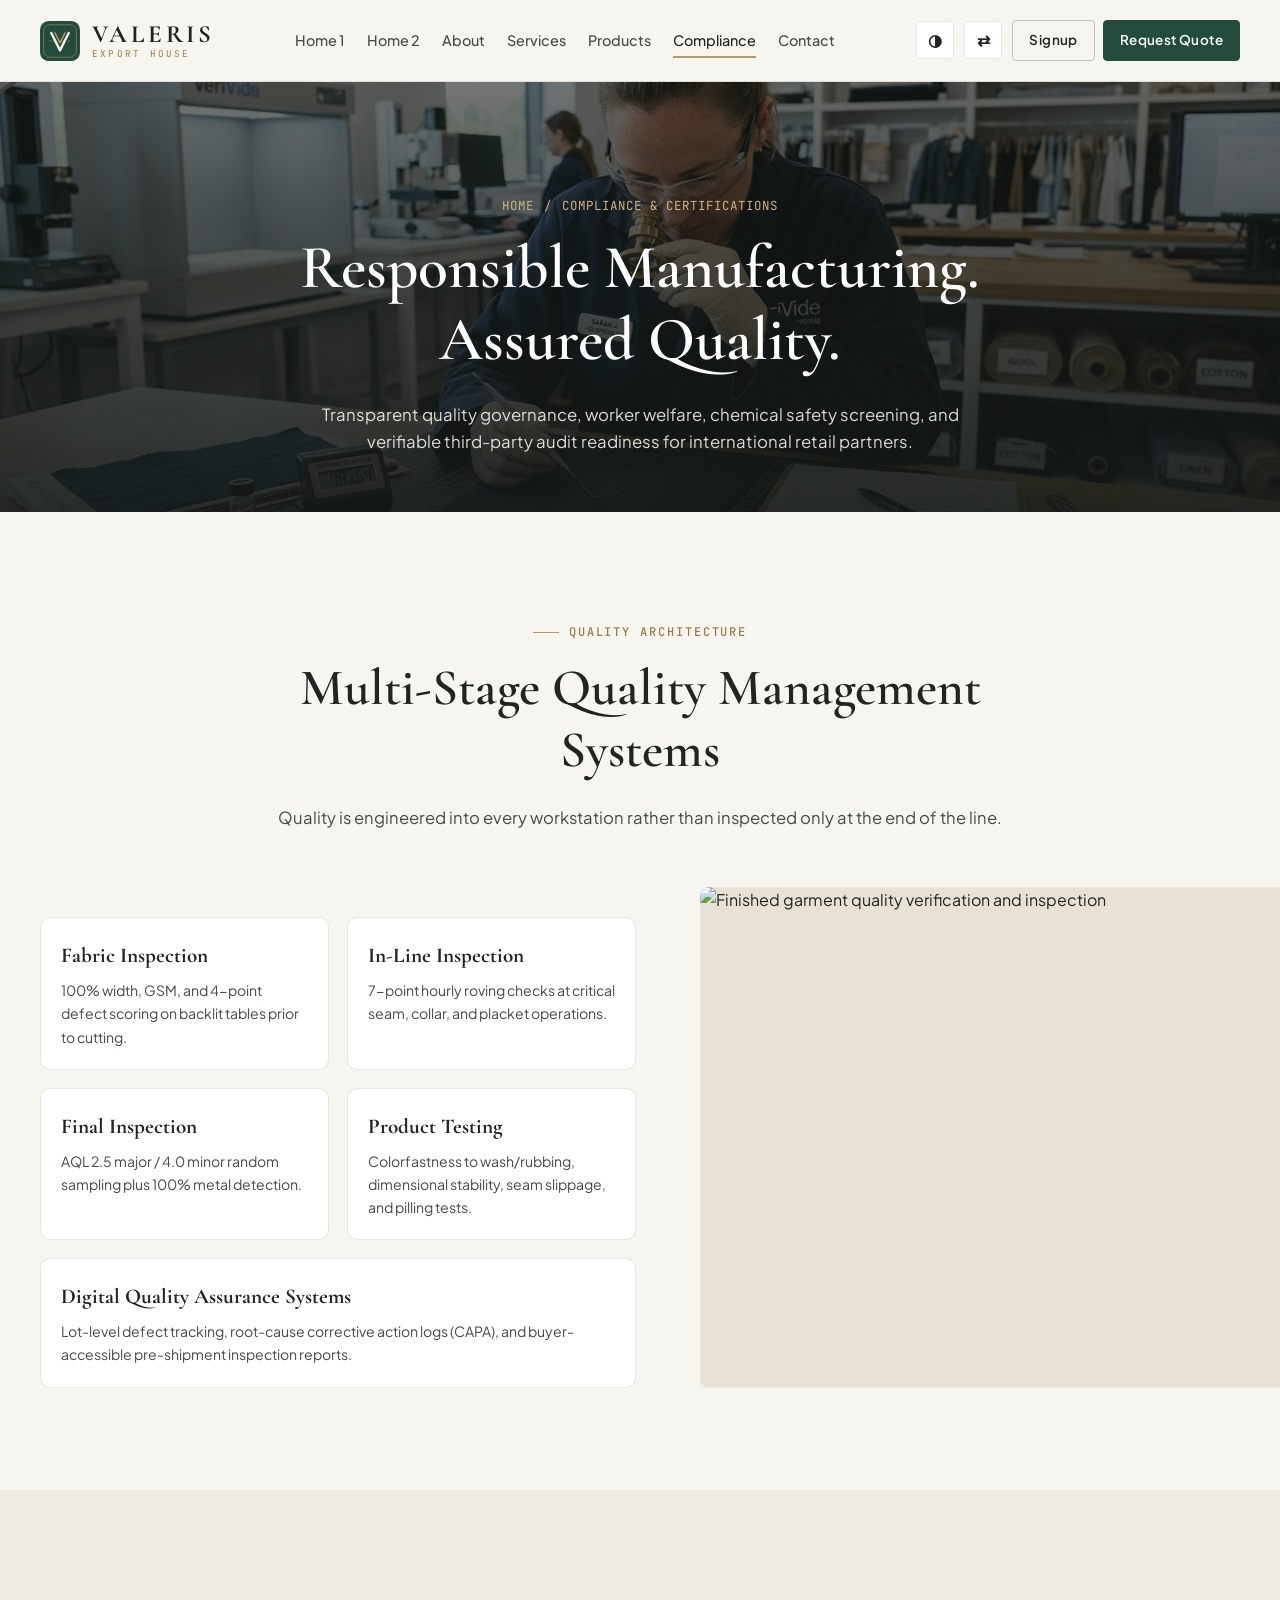
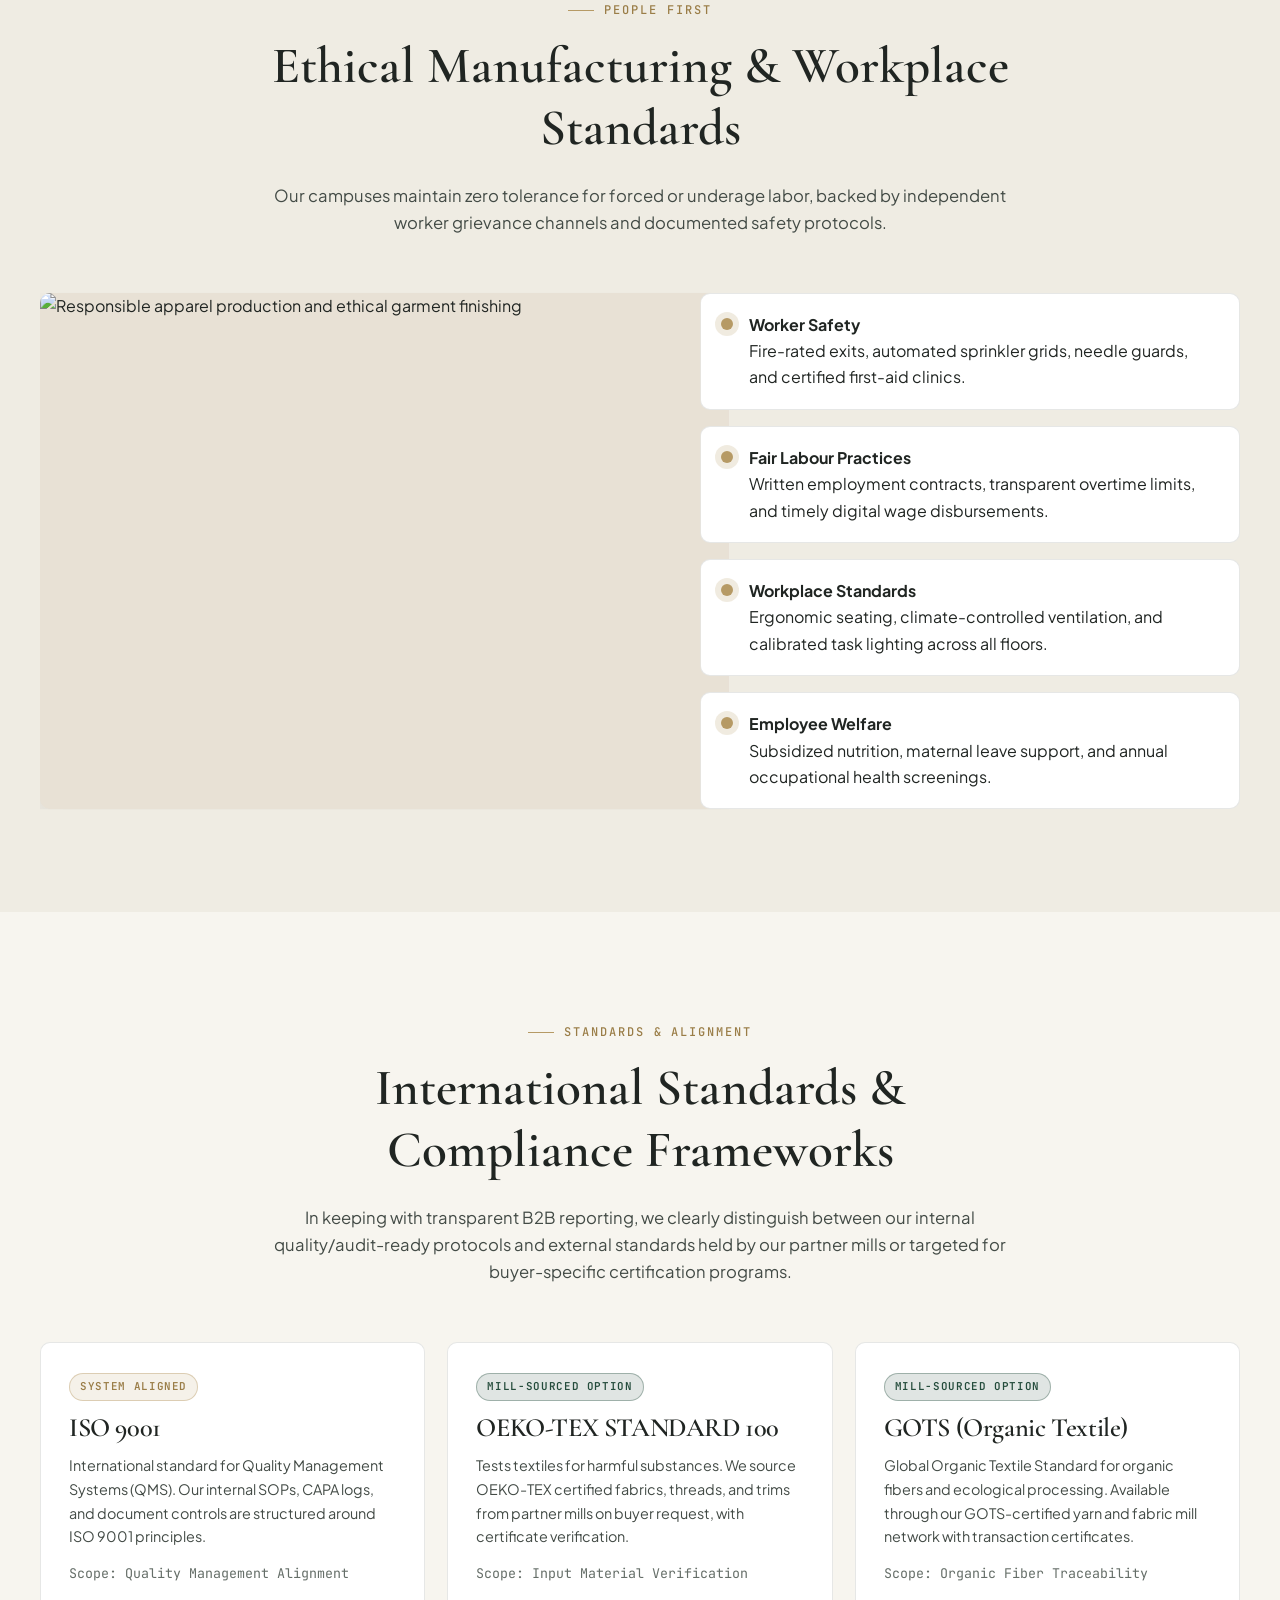
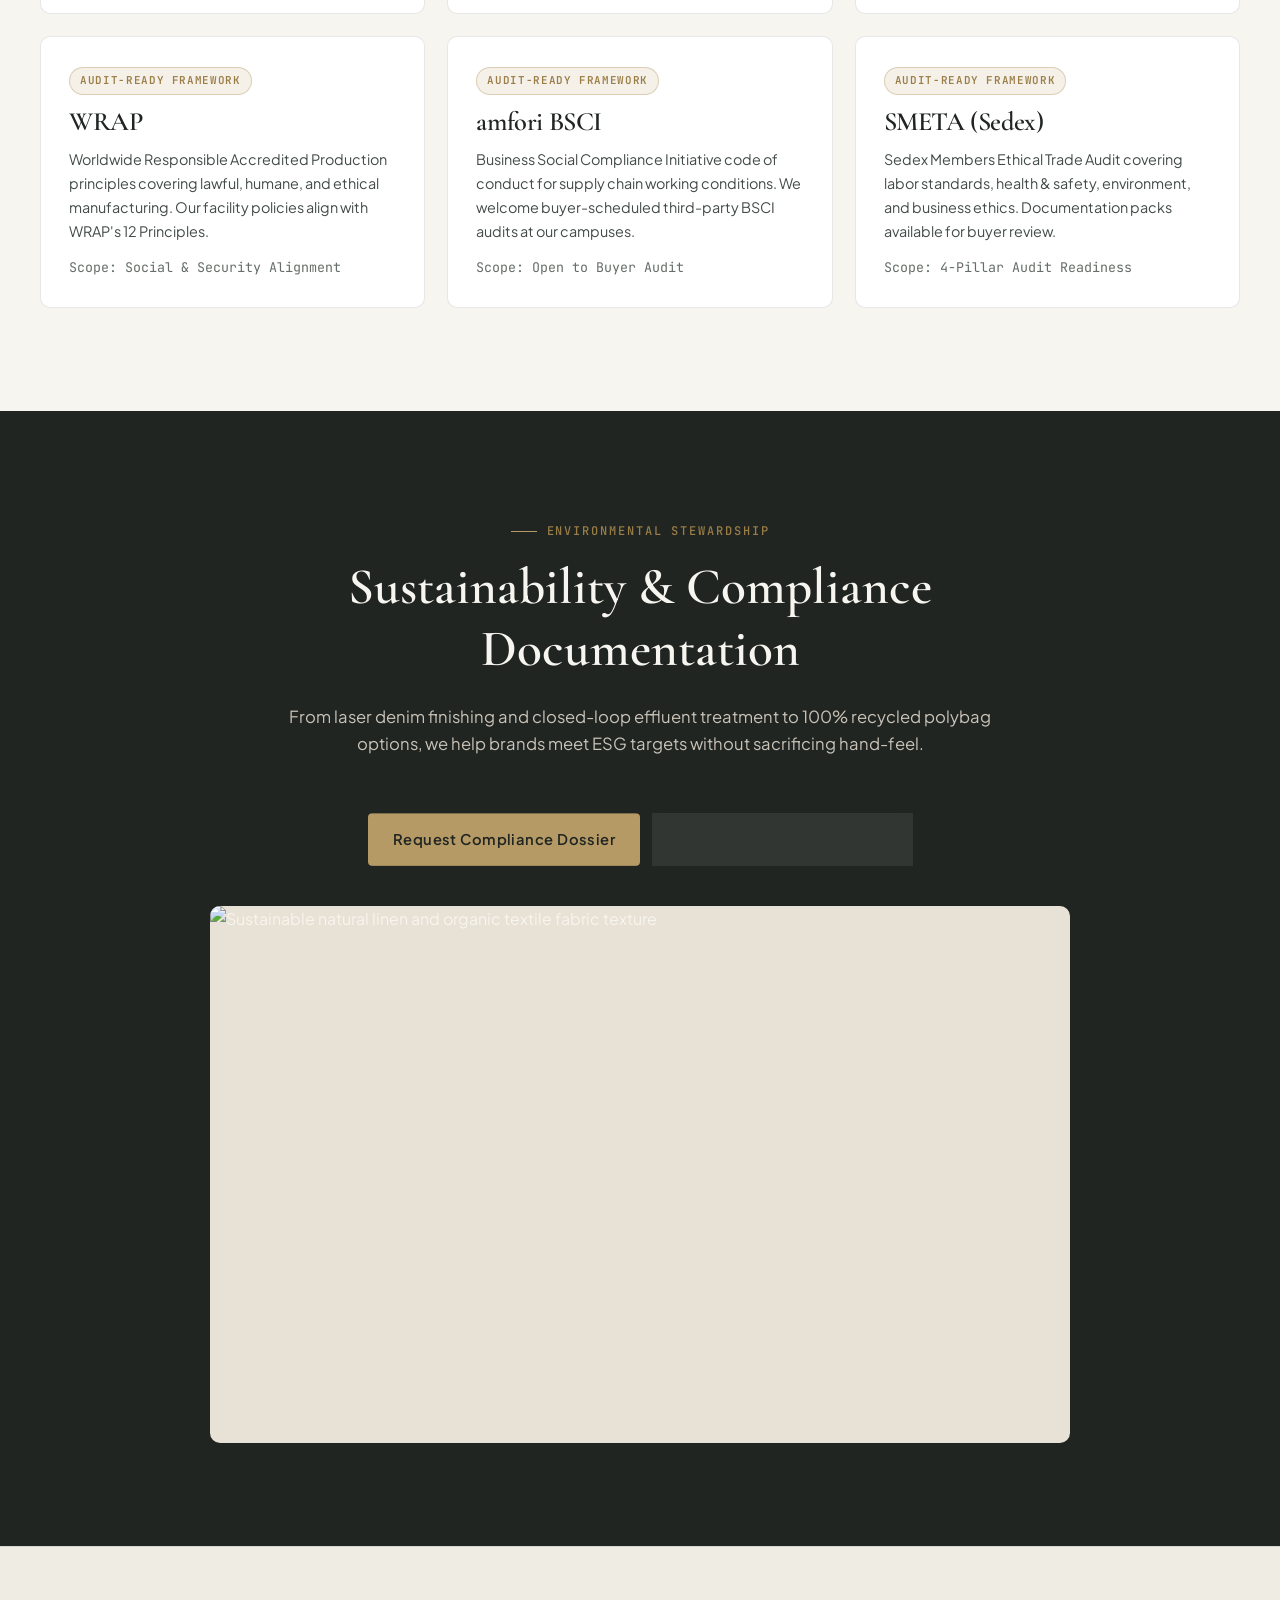
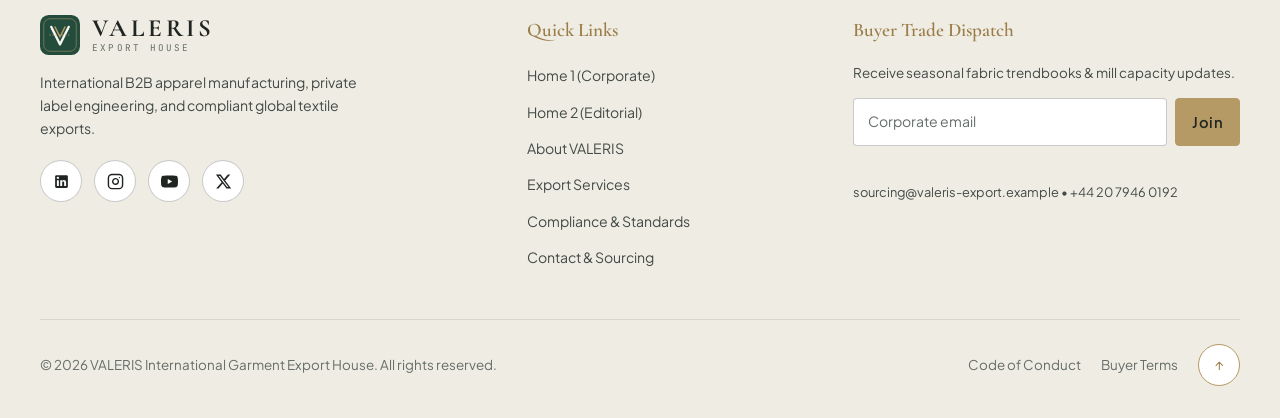
==== compliance.html @ 426fb72c "Initial commit: VALERIS Garment Export House website" ====
<!DOCTYPE html>
<html lang="en" dir="ltr" data-theme="light">
<head>
  <meta charset="UTF-8" />
  <meta name="viewport" content="width=device-width, initial-scale=1.0" />
  <title>Compliance &amp; Certifications | VALERIS Garment Export House</title>
  <meta name="description" content="Explore VALERIS quality management systems, ethical manufacturing practices, sustainability initiatives, and alignment with ISO 9001, OEKO-TEX, GOTS, WRAP, BSCI, and SMETA." />
  <link rel="icon" type="image/svg+xml" href="assets/favicon.svg" />
  <link rel="preconnect" href="https://fonts.googleapis.com" />
  <link rel="preconnect" href="https://fonts.gstatic.com" crossorigin />
  <link href="https://fonts.googleapis.com/css2?family=Cormorant+Garamond:ital,wght@0,500;0,600;0,700;1,500&family=JetBrains+Mono:wght@400;500;600&family=Plus+Jakarta+Sans:wght@400;500;600;700&display=swap" rel="stylesheet" />
  <link rel="stylesheet" href="assets/css/styles.css" />
</head>
<body>
  <header class="site-header">
    <div class="container header-inner">
      <a href="index.html" class="brand-logo" aria-label="VALERIS Home">
        <svg class="brand-logo-icon" viewBox="0 0 64 64" fill="none" aria-hidden="true">
          <rect width="64" height="64" rx="14" fill="#244C3C"/>
          <rect x="6" y="6" width="52" height="52" rx="10" stroke="#B69A65" stroke-width="1.5" stroke-opacity="0.55"/>
          <path d="M18 19L32 47L46 19" stroke="#F7F5EF" stroke-width="3.6" stroke-linecap="round" stroke-linejoin="round"/>
          <path d="M24 19L32 35L40 19" stroke="#B69A65" stroke-width="2.2" stroke-linecap="round" stroke-linejoin="round"/>
          <line x1="15" y1="32" x2="49" y2="32" stroke="#B69A65" stroke-width="1.4" stroke-dasharray="2 3"/>
        </svg>
        <span class="brand-logo-text">
          <span class="brand-name">VALERIS</span>
          <span class="brand-sub">Export House</span>
        </span>
      </a>

      <nav class="nav-desktop" aria-label="Primary Navigation">
        <ul class="nav-list">
          <li class="nav-item"><a href="index.html" class="nav-link">Home 1</a></li>
          <li class="nav-item"><a href="home-2.html" class="nav-link">Home 2</a></li>
          <li class="nav-item"><a href="about.html" class="nav-link">About</a></li>
          <li class="nav-item"><a href="services.html" class="nav-link">Services</a></li>
          <li class="nav-item"><a href="products.html" class="nav-link">Products</a></li>
          <li class="nav-item"><a href="compliance.html" class="nav-link active">Compliance</a></li>
          <li class="nav-item"><a href="contact.html" class="nav-link">Contact</a></li>
        </ul>

        <div class="header-actions">
          <button type="button" class="icon-toggle-btn" data-theme-toggle aria-label="Toggle Light or Dark theme"><span aria-hidden="true">&#9681;</span></button>
          <button type="button" class="icon-toggle-btn" data-dir-toggle aria-label="Toggle RTL or LTR direction"><span aria-hidden="true">&#8644;</span></button>
          <div class="auth-nav-group">
            <a href="signup.html" class="btn btn-outline btn-nav-sm">Signup</a>
            <a href="contact.html#sourcing-enquiry-form" class="btn btn-primary btn-nav-sm">Request Quote</a>
          </div>
        </div>
      </nav>

      <button type="button" class="hamburger-btn" data-hamburger aria-expanded="false" aria-label="Open navigation menu">
        <svg width="22" height="22" viewBox="0 0 24 24" fill="none" stroke="currentColor" stroke-width="2" stroke-linecap="round">
          <line x1="3" y1="6" x2="21" y2="6"/><line x1="3" y1="12" x2="21" y2="12"/><line x1="3" y1="18" x2="21" y2="18"/>
        </svg>
      </button>
    </div>
  </header>

  <div class="mobile-drawer" data-mobile-drawer>
    <ul class="mobile-nav-list">
      <li><a href="index.html">Home 1</a></li>
      <li><a href="home-2.html">Home 2</a></li>
      <li><a href="about.html">About</a></li>
      <li><a href="services.html">Services</a></li>
      <li><a href="products.html">Products</a></li>
      <li><a href="compliance.html" class="active">Compliance</a></li>
      <li><a href="contact.html">Contact</a></li>
    </ul>
    <div class="mobile-cta-group">
      <a href="signup.html" class="btn btn-outline">Signup</a>
      <a href="contact.html#sourcing-enquiry-form" class="btn btn-primary">Request Quote</a>
    </div>
    <div class="mobile-controls">
      <button type="button" class="icon-toggle-btn" data-theme-toggle><span>&#9681;</span><span class="toggle-label">Dark</span></button>
      <button type="button" class="icon-toggle-btn" data-dir-toggle><span>&#8644;</span><span class="toggle-label">RTL</span></button>
    </div>
  </div>

  <main>
    <!-- SECTION 1: COMPLIANCE HERO -->
    <section class="page-hero">
      <div class="hero-bg-media">
        <img src="assets/images/hero-compliance.jpg" alt="Quality assurance specialist inspecting woven textile weave density in testing lab" />
      </div>
      <div class="hero-scrim"></div>
      <div class="container page-hero-inner page-hero-inner--center" data-anim="fade-up">
        <nav class="breadcrumb" aria-label="Breadcrumb">
          <a href="index.html">Home</a> <span>/</span> <span>Compliance &amp; Certifications</span>
        </nav>
        <h1 class="hero-headline" style="font-size:clamp(2.4rem, 4.8vw, 4rem);">Responsible Manufacturing. Assured Quality.</h1>
        <p style="color:rgba(247,245,239,0.88); max-width:58ch; font-size:1.05rem;">
          Transparent quality governance, worker welfare, chemical safety screening, and verifiable third-party audit readiness for international retail partners.
        </p>
      </div>
    </section>

    <!-- SECTION 2: QUALITY MANAGEMENT -->
    <section id="quality-mgmt" class="section-pad">
      <div class="container">
        <div class="section-header-center" data-anim="fade-up">
          <span class="eyebrow">Quality Architecture</span>
          <h2 class="section-title">Multi-Stage Quality Management Systems</h2>
          <p class="section-lead">
            Quality is engineered into every workstation rather than inspected only at the end of the line.
          </p>
        </div>

        <div class="asymmetric-grid asymmetric-grid--top">
          <div data-anim="fade-right">
            <div class="capability-list">
              <div class="capability-item"><h3>Fabric Inspection</h3><p>100% width, GSM, and 4-point defect scoring on backlit tables prior to cutting.</p></div>
              <div class="capability-item"><h3>In-Line Inspection</h3><p>7-point hourly roving checks at critical seam, collar, and placket operations.</p></div>
              <div class="capability-item"><h3>Final Inspection</h3><p>AQL 2.5 major / 4.0 minor random sampling plus 100% metal detection.</p></div>
              <div class="capability-item"><h3>Product Testing</h3><p>Colorfastness to wash/rubbing, dimensional stability, seam slippage, and pilling tests.</p></div>
              <div class="capability-item" style="grid-column:1 / -1;">
                <h3>Digital Quality Assurance Systems</h3>
                <p>Lot-level defect tracking, root-cause corrective action logs (CAPA), and buyer-accessible pre-shipment inspection reports.</p>
              </div>
            </div>
          </div>

          <div class="img-frame ratio-4x3" data-anim="fade-left">
            <img src="https://images.unsplash.com/photo-1515372039744-b8f02a3ae446?auto=format&fit=crop&w=1000&q=80" alt="Finished garment quality verification and inspection" loading="lazy" />
          </div>
        </div>
      </div>
    </section>

    <!-- SECTION 3: ETHICAL MANUFACTURING -->
    <section class="section-pad bg-secondary-band">
      <div class="container">
        <div class="section-header-center" data-anim="fade-up">
          <span class="eyebrow">People First</span>
          <h2 class="section-title">Ethical Manufacturing &amp; Workplace Standards</h2>
          <p class="section-lead">
            Our campuses maintain zero tolerance for forced or underage labor, backed by independent worker grievance channels and documented safety protocols.
          </p>
        </div>

        <div class="asymmetric-grid asymmetric-grid--top">
          <div class="img-frame ratio-4x3" data-anim="mask-reveal">
            <img src="https://images.pexels.com/photos/8386443/pexels-photo-8386443.jpeg?auto=compress&cs=tinysrgb&w=1000" alt="Responsible apparel production and ethical garment finishing" style="object-position:center 15%;" loading="lazy" />
          </div>

          <div data-anim="fade-up">
            <div class="process-indicators">
              <div class="process-step-card"><span class="pulse-dot"></span><div><h4>Worker Safety</h4><p>Fire-rated exits, automated sprinkler grids, needle guards, and certified first-aid clinics.</p></div></div>
              <div class="process-step-card"><span class="pulse-dot"></span><div><h4>Fair Labour Practices</h4><p>Written employment contracts, transparent overtime limits, and timely digital wage disbursements.</p></div></div>
              <div class="process-step-card"><span class="pulse-dot"></span><div><h4>Workplace Standards</h4><p>Ergonomic seating, climate-controlled ventilation, and calibrated task lighting across all floors.</p></div></div>
              <div class="process-step-card"><span class="pulse-dot"></span><div><h4>Employee Welfare</h4><p>Subsidized nutrition, maternal leave support, and annual occupational health screenings.</p></div></div>
            </div>
          </div>
        </div>
      </div>
    </section>

    <!-- SECTION 4: CERTIFICATIONS & INTERNATIONAL STANDARDS -->
    <section class="section-pad">
      <div class="container">
        <div class="section-header-center" data-anim="fade-up">
          <span class="eyebrow">Standards &amp; Alignment</span>
          <h2 class="section-title">International Standards &amp; Compliance Frameworks</h2>
          <p class="section-lead">
            In keeping with transparent B2B reporting, we clearly distinguish between our internal quality/audit-ready protocols and external standards held by our partner mills or targeted for buyer-specific certification programs.
          </p>
        </div>

        <div class="cert-grid" data-anim="tilt-in">
          <article class="cert-card">
            <div>
              <span class="status-badge status-badge--aligned">System Aligned</span>
              <h3 class="display-font" style="font-size:1.65rem; margin-top:12px;">ISO 9001</h3>
              <p style="font-size:0.9rem; color:var(--text-secondary); margin-top:8px;">
                International standard for Quality Management Systems (QMS). Our internal SOPs, CAPA logs, and document controls are structured around ISO 9001 principles.
              </p>
            </div>
            <small style="font-family:var(--font-mono); color:var(--text-muted);">Scope: Quality Management Alignment</small>
          </article>

          <article class="cert-card">
            <div>
              <span class="status-badge status-badge--verified">Mill-Sourced Option</span>
              <h3 class="display-font" style="font-size:1.65rem; margin-top:12px;">OEKO-TEX STANDARD 100</h3>
              <p style="font-size:0.9rem; color:var(--text-secondary); margin-top:8px;">
                Tests textiles for harmful substances. We source OEKO-TEX certified fabrics, threads, and trims from partner mills on buyer request, with certificate verification.
              </p>
            </div>
            <small style="font-family:var(--font-mono); color:var(--text-muted);">Scope: Input Material Verification</small>
          </article>

          <article class="cert-card">
            <div>
              <span class="status-badge status-badge--verified">Mill-Sourced Option</span>
              <h3 class="display-font" style="font-size:1.65rem; margin-top:12px;">GOTS (Organic Textile)</h3>
              <p style="font-size:0.9rem; color:var(--text-secondary); margin-top:8px;">
                Global Organic Textile Standard for organic fibers and ecological processing. Available through our GOTS-certified yarn and fabric mill network with transaction certificates.
              </p>
            </div>
            <small style="font-family:var(--font-mono); color:var(--text-muted);">Scope: Organic Fiber Traceability</small>
          </article>

          <article class="cert-card">
            <div>
              <span class="status-badge status-badge--aligned">Audit-Ready Framework</span>
              <h3 class="display-font" style="font-size:1.65rem; margin-top:12px;">WRAP</h3>
              <p style="font-size:0.9rem; color:var(--text-secondary); margin-top:8px;">
                Worldwide Responsible Accredited Production principles covering lawful, humane, and ethical manufacturing. Our facility policies align with WRAP's 12 Principles.
              </p>
            </div>
            <small style="font-family:var(--font-mono); color:var(--text-muted);">Scope: Social &amp; Security Alignment</small>
          </article>

          <article class="cert-card">
            <div>
              <span class="status-badge status-badge--aligned">Audit-Ready Framework</span>
              <h3 class="display-font" style="font-size:1.65rem; margin-top:12px;">amfori BSCI</h3>
              <p style="font-size:0.9rem; color:var(--text-secondary); margin-top:8px;">
                Business Social Compliance Initiative code of conduct for supply chain working conditions. We welcome buyer-scheduled third-party BSCI audits at our campuses.
              </p>
            </div>
            <small style="font-family:var(--font-mono); color:var(--text-muted);">Scope: Open to Buyer Audit</small>
          </article>

          <article class="cert-card">
            <div>
              <span class="status-badge status-badge--aligned">Audit-Ready Framework</span>
              <h3 class="display-font" style="font-size:1.65rem; margin-top:12px;">SMETA (Sedex)</h3>
              <p style="font-size:0.9rem; color:var(--text-secondary); margin-top:8px;">
                Sedex Members Ethical Trade Audit covering labor standards, health &amp; safety, environment, and business ethics. Documentation packs available for buyer review.
              </p>
            </div>
            <small style="font-family:var(--font-mono); color:var(--text-muted);">Scope: 4-Pillar Audit Readiness</small>
          </article>
        </div>
      </div>
    </section>

    <!-- SECTION 5: SUSTAINABILITY, COMPLIANCE ENQUIRY & FOOTER -->
    <section style="padding:0;">
      <div class="section-pad bg-dark-band">
        <div class="container">
          <div class="section-header-center" data-anim="fade-up">
            <span class="eyebrow">Environmental Stewardship</span>
            <h2 class="section-title">Sustainability &amp; Compliance Documentation</h2>
            <p class="section-lead">
              From laser denim finishing and closed-loop effluent treatment to 100% recycled polybag options, we help brands meet ESG targets without sacrificing hand-feel.
            </p>
          </div>
          <div style="display:flex; flex-wrap:wrap; justify-content:center; gap:12px; margin-bottom:40px;" data-anim="fade-up">
            <a href="contact.html?type=compliance#sourcing-enquiry-form" class="btn btn-gold">Request Compliance Dossier</a>
            <a href="contact.html" class="btn btn-outline-light">Schedule Third-Party Audit</a>
          </div>
          <div class="img-frame ratio-16x10" style="max-width:860px; margin-inline:auto;" data-anim="zoom-in">
            <img src="https://images.unsplash.com/photo-1528458909336-e7a0adfed0a5?auto=format&fit=crop&w=1000&q=80" alt="Sustainable natural linen and organic textile fabric texture" loading="lazy" />
          </div>
        </div>
      </div>

      <footer class="site-footer">
        <div class="container">
          <div class="footer-grid">
            <div>
              <a href="index.html" class="brand-logo brand-logo--light" style="margin-bottom:16px;">
                <svg class="brand-logo-icon" viewBox="0 0 64 64" fill="none" aria-hidden="true">
                  <rect width="64" height="64" rx="14" fill="#244C3C"/>
                  <rect x="6" y="6" width="52" height="52" rx="10" stroke="#B69A65" stroke-width="1.5" stroke-opacity="0.55"/>
                  <path d="M18 19L32 47L46 19" stroke="#F7F5EF" stroke-width="3.6" stroke-linecap="round" stroke-linejoin="round"/>
                  <path d="M24 19L32 35L40 19" stroke="#B69A65" stroke-width="2.2" stroke-linecap="round" stroke-linejoin="round"/>
                  <line x1="15" y1="32" x2="49" y2="32" stroke="#B69A65" stroke-width="1.4" stroke-dasharray="2 3"/>
                </svg>
                <span class="brand-logo-text">
                  <span class="brand-name">VALERIS</span>
                  <span class="brand-sub">Export House</span>
                </span>
              </a>
              <p style="font-size:0.88rem; color:rgba(247,245,239,0.75); max-width:34ch;">International B2B apparel manufacturing, private label engineering, and compliant global textile exports.</p>
              <div class="social-row">
                <a href="https://linkedin.com" target="_blank" rel="noopener" class="social-btn" aria-label="VALERIS on LinkedIn">
                  <svg viewBox="0 0 24 24" fill="currentColor" aria-hidden="true"><path d="M19 3a2 2 0 0 1 2 2v14a2 2 0 0 1-2 2H5a2 2 0 0 1-2-2V5a2 2 0 0 1 2-2h14m-.5 15.5v-5.3a3.26 3.26 0 0 0-3.26-3.26c-.85 0-1.84.52-2.28 1.3v-1.11h-2.79v8.37h2.79v-4.93c0-.77.62-1.4 1.39-1.4a1.4 1.4 0 0 1 1.4 1.4v4.93h2.75M6.88 8.56a1.68 1.68 0 0 0 1.68-1.68c0-.93-.75-1.69-1.68-1.69a1.69 1.69 0 0 0-1.69 1.69c0 .93.76 1.68 1.69 1.68m1.39 9.94v-8.37H5.5v8.37h2.77z"/></svg>
                </a>
                <a href="https://instagram.com" target="_blank" rel="noopener" class="social-btn" aria-label="VALERIS on Instagram">
                  <svg viewBox="0 0 24 24" fill="none" stroke="currentColor" stroke-width="2" stroke-linecap="round" stroke-linejoin="round" aria-hidden="true"><rect x="2" y="2" width="20" height="20" rx="5" ry="5"/><path d="M16 11.37A4 4 0 1 1 12.63 8 4 4 0 0 1 16 11.37z"/><line x1="17.5" y1="6.5" x2="17.51" y2="6.5"/></svg>
                </a>
                <a href="https://youtube.com" target="_blank" rel="noopener" class="social-btn" aria-label="VALERIS on YouTube">
                  <svg viewBox="0 0 24 24" fill="currentColor" aria-hidden="true"><path d="M23.498 6.186a3.016 3.016 0 0 0-2.122-2.136C19.505 3.545 12 3.545 12 3.545s-7.505 0-9.377.505A3.017 3.017 0 0 0 .502 6.186C0 8.07 0 12 0 12s0 3.93.502 5.814a3.016 3.016 0 0 0 2.122 2.136c1.871.505 9.376.505 9.376.505s7.505 0 9.377-.505a3.015 3.015 0 0 0 2.122-2.136C24 15.93 24 12 24 12s0-3.93-.502-5.814zM9.545 15.568V8.432L15.818 12l-6.273 3.568z"/></svg>
                </a>
                <a href="https://x.com" target="_blank" rel="noopener" class="social-btn" aria-label="VALERIS on X">
                  <svg viewBox="0 0 24 24" fill="currentColor" aria-hidden="true"><path d="M18.244 2.25h3.308l-7.227 8.26 8.502 11.24H16.17l-5.214-6.817L4.99 21.75H1.68l7.73-8.835L1.254 2.25H8.08l4.713 6.231zm-1.161 17.52h1.833L7.084 4.126H5.117z"/></svg>
                </a>
              </div>
            </div>
            <div>
              <h4 class="footer-heading">Quick Links</h4>
              <ul class="footer-links">
                <li><a href="index.html">Home 1 (Corporate)</a></li>
                <li><a href="home-2.html">Home 2 (Editorial)</a></li>
                <li><a href="about.html">About VALERIS</a></li>
            <li><a href="services.html">Export Services</a></li>
                <li><a href="compliance.html">Compliance &amp; Standards</a></li>
                <li><a href="contact.html">Contact &amp; Sourcing</a></li>
              </ul>
            </div>
            <div>
              <h4 class="footer-heading">Buyer Trade Dispatch</h4>
              <p style="font-size:0.84rem; color:rgba(247,245,239,0.75);">Receive seasonal fabric trendbooks &amp; mill capacity updates.</p>
              <form class="newsletter-form" data-newsletter-form novalidate>
                <input type="email" placeholder="Corporate email" aria-label="Corporate email for newsletter" required />
                <button type="submit" class="btn btn-gold" style="padding:10px 16px;">Join</button>
              </form>
              <div class="newsletter-feedback" aria-live="polite"></div>
              <p style="font-size:0.8rem; color:rgba(247,245,239,0.65); margin-top:8px;">sourcing@valeris-export.example &bull; +44 20 7946 0192</p>
            </div>
          </div>
          <div class="footer-bottom">
            <span>&copy; 2026 VALERIS International Garment Export House. All rights reserved.</span>
            <div style="display:flex; align-items:center; gap:20px;">
              <a href="compliance.html">Code of Conduct</a>
              <a href="contact.html">Buyer Terms</a>
              <button type="button" class="back-to-top" data-back-to-top aria-label="Back to top">&uarr;</button>
            </div>
          </div>
        </div>
      </footer>
    </section>
  </main>

  <script src="assets/js/app.js"></script>
</body>
</html>
---- assets/css/styles.css ----
/* ==========================================================================
   VALERIS — International Garment Manufacturing & Export House
   Design System & Stylesheet (Light/Dark Mode + RTL/LTR + Responsive)
   ========================================================================== */

:root {
  /* Core Brand Palette */
  --charcoal: #202522;
  --forest: #244C3C;
  --forest-deep: #183529;
  --ivory: #F7F5EF;
  --beige: #E8E1D5;
  --gold: #B69A65;
  --gold-light: #CCB382;
  --white: #FFFFFF;

  /* Light Mode Semantic Tokens */
  --bg-primary: #F7F5EF;
  --bg-secondary: #EFECE3;
  --bg-elevated: #FFFFFF;
  --bg-muted: #E8E1D5;
  --bg-dark-band: #202522;
  --bg-forest-band: #244C3C;

  --text-primary: #202522;
  --text-secondary: #434B46;
  --text-muted: #656E68;
  --text-on-dark: #F7F5EF;
  --text-on-dark-muted: #C9C3B8;
  --text-accent: #244C3C;
  --text-gold: #9A7D47;

  --border-subtle: rgba(32, 37, 34, 0.11);
  --border-strong: rgba(32, 37, 34, 0.24);
  --border-gold: rgba(182, 154, 101, 0.45);

  --header-bg: rgba(247, 245, 239, 0.92);
  --shadow-sm: 0 4px 20px rgba(32, 37, 34, 0.05);
  --shadow-md: 0 16px 40px rgba(32, 37, 34, 0.09);
  --shadow-lg: 0 28px 64px rgba(32, 37, 34, 0.14);

  /* Typography */
  --font-display: 'Cormorant Garamond', Georgia, serif;
  --font-sans: 'Plus Jakarta Sans', -apple-system, BlinkMacSystemFont, 'Segoe UI', sans-serif;
  --font-mono: 'JetBrains Mono', monospace;

  /* Spacing & Layout */
  --container-max: 1320px;
  --header-h: 82px;
  --radius-sm: 4px;
  --radius-md: 10px;
  --radius-lg: 18px;
  --transition: 0.35s cubic-bezier(0.22, 1, 0.36, 1);
}

[data-theme="dark"] {
  --bg-primary: #171B19;
  --bg-secondary: #202522;
  --bg-elevated: #262C28;
  --bg-muted: #2D3530;
  --bg-dark-band: #111513;
  --bg-forest-band: #1B3B2E;

  --text-primary: #F7F5EF;
  --text-secondary: #D4CFC4;
  --text-muted: #A4ABA6;
  --text-on-dark: #F7F5EF;
  --text-on-dark-muted: #C9C3B8;
  --text-accent: #B69A65;
  --text-gold: #CCB382;

  --border-subtle: rgba(247, 245, 239, 0.12);
  --border-strong: rgba(247, 245, 239, 0.25);
  --border-gold: rgba(182, 154, 101, 0.55);

  --header-bg: rgba(23, 27, 25, 0.92);
  --shadow-sm: 0 4px 20px rgba(0, 0, 0, 0.25);
  --shadow-md: 0 16px 40px rgba(0, 0, 0, 0.35);
  --shadow-lg: 0 28px 64px rgba(0, 0, 0, 0.5);
}

/* Reset & Base */
*, *::before, *::after {
  box-sizing: border-box;
  margin: 0;
  padding: 0;
}

html {
  scroll-behavior: smooth;
  font-size: 16px;
  overflow-x: clip;
}

body {
  font-family: var(--font-sans);
  background-color: var(--bg-primary);
  color: var(--text-primary);
  line-height: 1.65;
  overflow-x: clip;
  -webkit-font-smoothing: antialiased;
  transition: background-color 0.3s ease, color 0.3s ease;
}

img {
  display: block;
  max-width: 100%;
  height: auto;
}

a {
  color: inherit;
  text-decoration: none;
}

button, input, select, textarea {
  font: inherit;
  color: inherit;
}

ul, ol {
  list-style: none;
}

.container {
  width: 100%;
  max-width: var(--container-max);
  margin-inline: auto;
  padding-inline: clamp(18px, 4vw, 40px);
}

/* Typography Utilities */
.display-font {
  font-family: var(--font-display);
  font-weight: 600;
  line-height: 1.2;
  padding-bottom: 0.06em;
  letter-spacing: -0.015em;
}

.eyebrow {
  display: inline-flex;
  align-items: center;
  gap: 10px;
  font-family: var(--font-mono);
  font-size: 0.75rem;
  font-weight: 500;
  letter-spacing: 0.16em;
  text-transform: uppercase;
  color: var(--text-gold);
  margin-bottom: 14px;
}

.eyebrow::before {
  content: "";
  width: 26px;
  height: 1px;
  background-color: var(--gold);
  display: inline-block;
}

.section-title {
  font-family: var(--font-display);
  font-size: clamp(2.1rem, 4vw, 3.35rem);
  font-weight: 600;
  line-height: 1.22;
  padding-bottom: 0.08em;
  color: var(--text-primary);
  margin-bottom: 18px;
}

.section-lead {
  font-size: clamp(1rem, 1.3vw, 1.125rem);
  color: var(--text-secondary);
  max-width: 62ch;
}

.section-pad {
  padding-block: clamp(64px, 8vw, 112px);
}

/* Buttons */
.btn {
  display: inline-flex;
  align-items: center;
  justify-content: center;
  gap: 10px;
  padding: 14px 28px;
  border-radius: var(--radius-sm);
  font-weight: 600;
  font-size: 0.92rem;
  letter-spacing: 0.03em;
  cursor: pointer;
  border: 1px solid transparent;
  transition: transform var(--transition), background-color var(--transition), color var(--transition), border-color var(--transition), box-shadow var(--transition);
  white-space: nowrap;
}

.btn:not(.btn-nav-sm) {
  min-width: 260px;
  min-height: 50px;
  padding: 13px 24px;
}

.newsletter-form .btn {
  min-width: auto;
  min-height: 44px;
}

@media (max-width: 640px) {
  .btn:not(.btn-nav-sm) {
    width: 100%;
    max-width: 320px;
    min-width: 260px;
  }

  .newsletter-form .btn {
    width: auto;
    max-width: none;
    min-width: auto;
  }
}

.btn:focus-visible {
  outline: 2px solid var(--gold);
  outline-offset: 3px;
}

.btn-primary {
  background-color: var(--forest);
  color: var(--white);
  border-color: var(--forest);
}

.btn-primary:hover {
  background-color: var(--forest-deep);
  border-color: var(--forest-deep);
  transform: translateY(-2px);
  box-shadow: var(--shadow-md);
}

[data-theme="dark"] .btn-primary {
  background-color: var(--gold);
  color: var(--charcoal);
  border-color: var(--gold);
}

[data-theme="dark"] .btn-primary:hover {
  background-color: var(--gold-light);
  border-color: var(--gold-light);
}

.btn-gold {
  background-color: var(--gold);
  color: var(--charcoal);
  border-color: var(--gold);
}

.btn-gold:hover {
  background-color: var(--gold-light);
  border-color: var(--gold-light);
  transform: translateY(-2px);
}

.btn-outline {
  background-color: transparent;
  color: var(--text-primary);
  border-color: var(--border-strong);
}

.btn-outline:hover {
  border-color: var(--gold);
  color: var(--text-gold);
  transform: translateY(-2px);
}

.btn-outline-light {
  background-color: rgba(255, 255, 255, 0.08);
  color: var(--white);
  border-color: rgba(255, 255, 255, 0.45);
  backdrop-filter: blur(6px);
}

.btn-outline-light:hover {
  background-color: var(--white);
  color: var(--charcoal);
  border-color: var(--white);
}

/* ==========================================================================
   BRAND LOGO (Consistent across Header, Footer, Login, Signup)
   ========================================================================== */
.brand-logo {
  display: inline-flex;
  align-items: center;
  gap: 12px;
  flex-shrink: 0;
}

.brand-logo-icon {
  width: 40px;
  height: 40px;
  flex-shrink: 0;
}

.brand-logo-text {
  display: flex;
  flex-direction: column;
  line-height: 1;
}

.brand-name {
  font-family: var(--font-display);
  font-size: 1.55rem;
  font-weight: 700;
  letter-spacing: 0.14em;
  color: var(--text-primary);
}

.brand-sub {
  font-family: var(--font-mono);
  font-size: 0.58rem;
  letter-spacing: 0.24em;
  text-transform: uppercase;
  color: var(--text-gold);
  margin-top: 3px;
}

.brand-logo--light .brand-name {
  color: var(--ivory);
}

.brand-logo--light .brand-sub {
  color: var(--gold-light);
}

/* ==========================================================================
   HEADER & NAVIGATION
   ========================================================================== */
.site-header {
  position: sticky;
  top: 0;
  z-index: 1000;
  height: var(--header-h);
  background-color: var(--header-bg);
  backdrop-filter: blur(14px);
  border-bottom: 1px solid var(--border-subtle);
  transition: background-color 0.3s ease, box-shadow 0.3s ease;
}

.site-header.scrolled {
  box-shadow: var(--shadow-sm);
}

.header-inner {
  height: 100%;
  display: flex;
  align-items: center;
  justify-content: space-between;
  gap: 20px;
}

.nav-desktop {
  display: flex;
  align-items: center;
  flex: 1;
  justify-content: space-between;
  gap: 20px;
}

.nav-list {
  display: flex;
  align-items: center;
  justify-content: center;
  gap: 22px;
  margin-inline: auto;
}

.nav-item {
  position: relative;
}

.nav-link {
  position: relative;
  display: inline-flex;
  align-items: center;
  gap: 5px;
  font-size: 0.9rem;
  font-weight: 500;
  color: var(--text-secondary);
  padding-block: 8px;
  transition: color 0.25s ease;
  white-space: nowrap;
}

.nav-link::after {
  content: "";
  position: absolute;
  inset-inline: 0;
  bottom: 2px;
  height: 2px;
  background-color: var(--gold);
  transform: scaleX(0);
  transform-origin: inline-start;
  transition: transform 0.3s cubic-bezier(0.22, 1, 0.36, 1);
}

.nav-link:hover,
.nav-link.active {
  color: var(--text-primary);
}

.nav-link:hover::after,
.nav-link.active::after {
  transform: scaleX(1);
}

/* Dropdown */
.nav-dropdown {
  position: absolute;
  top: calc(100% + 10px);
  inset-inline-start: 0;
  min-width: 230px;
  background-color: var(--bg-elevated);
  border: 1px solid var(--border-subtle);
  border-radius: var(--radius-md);
  padding: 10px;
  box-shadow: var(--shadow-lg);
  opacity: 0;
  visibility: hidden;
  transform: translateY(8px);
  transition: opacity 0.25s ease, transform 0.25s ease, visibility 0.25s ease;
  z-index: 50;
}

.nav-item:hover .nav-dropdown,
.nav-item:focus-within .nav-dropdown {
  opacity: 1;
  visibility: visible;
  transform: translateY(0);
}

.nav-dropdown a {
  display: block;
  padding: 9px 14px;
  border-radius: var(--radius-sm);
  font-size: 0.87rem;
  color: var(--text-secondary);
  transition: background-color 0.2s ease, color 0.2s ease;
}

.nav-dropdown a:hover {
  background-color: var(--bg-muted);
  color: var(--text-primary);
}

/* Header Utility Controls */
.header-actions {
  display: flex;
  align-items: center;
  gap: 10px;
}

.icon-toggle-btn {
  display: inline-flex;
  align-items: center;
  justify-content: center;
  gap: 6px;
  height: 38px;
  padding-inline: 11px;
  border-radius: var(--radius-sm);
  border: 1px solid var(--border-subtle);
  background-color: var(--bg-elevated);
  color: var(--text-primary);
  font-size: 0.78rem;
  font-weight: 600;
  cursor: pointer;
  transition: border-color 0.25s ease, background-color 0.25s ease;
}

.icon-toggle-btn:hover {
  border-color: var(--gold);
}

.header-actions .icon-toggle-btn {
  width: 38px;
  padding-inline: 0;
  font-size: 1rem;
}

.header-actions .icon-toggle-btn .toggle-label {
  display: none;
}

.auth-nav-group {
  display: inline-flex;
  align-items: center;
  gap: 8px;
}

.btn-nav-sm {
  padding: 8px 16px;
  font-size: 0.84rem;
}

/* Mobile Hamburger */
.hamburger-btn {
  display: none;
  align-items: center;
  justify-content: center;
  width: 42px;
  height: 42px;
  border-radius: var(--radius-sm);
  border: 1px solid var(--border-subtle);
  background-color: var(--bg-elevated);
  color: var(--text-primary);
  cursor: pointer;
}

.mobile-drawer {
  display: none;
  position: fixed;
  inset: var(--header-h) 0 0 0;
  background-color: var(--bg-primary);
  z-index: 999;
  padding: 20px clamp(18px, 5vw, 36px) 28px;
  overflow-y: auto;
  border-top: 1px solid var(--border-subtle);
}

.mobile-drawer.open {
  display: flex;
  flex-direction: column;
  align-items: center;
  gap: 16px;
  animation: fadeSlideDown 0.3s ease forwards;
}

.mobile-nav-list {
  display: flex;
  flex-direction: column;
  width: 100%;
  max-width: 480px;
  gap: 4px;
}

.mobile-nav-list a {
  display: block;
  padding: 11px 16px;
  border-radius: var(--radius-sm);
  font-size: 1.02rem;
  font-weight: 500;
  text-align: center;
  color: var(--text-primary);
  border-bottom: 1px solid var(--border-subtle);
}

.mobile-nav-list a.active {
  color: var(--text-gold);
  background-color: var(--bg-secondary);
}

.mobile-controls {
  display: flex;
  flex-wrap: wrap;
  justify-content: center;
  align-items: center;
  width: 100%;
  max-width: 480px;
  gap: 12px;
  padding-top: 8px;
}

.mobile-cta-group {
  display: flex;
  flex-wrap: wrap;
  justify-content: center;
  gap: 12px;
  width: 100%;
  max-width: 480px;
  padding-top: 4px;
}

.mobile-cta-group .btn {
  flex: 1 1 180px;
  min-width: 0;
  min-height: 46px;
}

.mobile-controls .toggle-label {
  display: none;
}

@media (max-width: 1120px) {
  .nav-desktop {
    display: none;
  }
  .hamburger-btn {
    display: inline-flex;
  }
}

/* ==========================================================================
   HERO SECTIONS
   ========================================================================== */
.hero-cinematic {
  position: relative;
  min-height: calc(100vh - var(--header-h));
  min-height: 620px;
  display: flex;
  align-items: center;
  overflow: hidden;
  background-color: var(--charcoal);
  color: var(--ivory);
  padding-block: 72px;
}

.hero-bg-media {
  position: absolute;
  inset: 0;
  z-index: 0;
}

.hero-bg-media img {
  width: 100%;
  height: 100%;
  object-fit: cover;
  animation: heroSlowZoom 18s ease-in-out infinite alternate;
}

.hero-scrim {
  position: absolute;
  inset: 0;
  z-index: 1;
  background: linear-gradient(105deg, rgba(20, 24, 22, 0.88) 0%, rgba(20, 24, 22, 0.68) 52%, rgba(24, 53, 41, 0.45) 100%);
}

[dir="rtl"] .hero-scrim {
  background: linear-gradient(255deg, rgba(20, 24, 22, 0.88) 0%, rgba(20, 24, 22, 0.68) 52%, rgba(24, 53, 41, 0.45) 100%);
}

.hero-content-wrap {
  position: relative;
  z-index: 2;
  display: grid;
  grid-template-columns: 1.15fr 0.85fr;
  gap: 48px;
  align-items: end;
}

.hero-headline {
  font-family: var(--font-display);
  font-size: clamp(2.8rem, 5.5vw, 4.9rem);
  font-weight: 600;
  line-height: 1.16;
  padding-bottom: 0.06em;
  color: var(--white);
  margin-bottom: 22px;
}

.hero-subtext {
  font-size: clamp(1rem, 1.35vw, 1.18rem);
  color: rgba(247, 245, 239, 0.88);
  max-width: 54ch;
  margin-bottom: 32px;
}

.hero-cta-row {
  display: flex;
  flex-wrap: wrap;
  gap: 14px;
}

.hero-floating-stats {
  display: grid;
  grid-template-columns: repeat(2, 1fr);
  gap: 16px;
}

.stat-glass-card {
  background: rgba(32, 37, 34, 0.66);
  backdrop-filter: blur(14px);
  border: 1px solid rgba(182, 154, 101, 0.35);
  border-radius: var(--radius-md);
  padding: 22px;
  color: var(--ivory);
  animation: floatGentle 6s ease-in-out infinite;
}

.stat-glass-card:nth-child(2) { animation-delay: 1.2s; }
.stat-glass-card:nth-child(3) { animation-delay: 2.4s; }
.stat-glass-card:nth-child(4) { animation-delay: 3.6s; }

.stat-value {
  font-family: var(--font-display);
  font-size: clamp(1.9rem, 3vw, 2.6rem);
  font-weight: 700;
  color: var(--gold-light);
  line-height: 1;
  margin-bottom: 6px;
}

.stat-label {
  font-size: 0.82rem;
  color: rgba(247, 245, 239, 0.82);
  letter-spacing: 0.02em;
}

/* Inner Page Hero */
.page-hero {
  position: relative;
  min-height: 430px;
  display: flex;
  align-items: flex-end;
  padding-block: 68px 56px;
  overflow: hidden;
  background-color: var(--charcoal);
  color: var(--ivory);
}

.page-hero .hero-bg-media img {
  opacity: 0.72;
}

.page-hero .hero-scrim {
  background: linear-gradient(180deg, rgba(20, 24, 22, 0.45) 0%, rgba(20, 24, 22, 0.88) 100%);
}

.page-hero-inner {
  position: relative;
  z-index: 2;
  max-width: 780px;
}

.page-hero-inner--center {
  margin-inline: auto;
  text-align: center;
}

.page-hero-inner--center .breadcrumb {
  justify-content: center;
}

.page-hero-inner--center p {
  margin-inline: auto;
}

.breadcrumb {
  display: inline-flex;
  align-items: center;
  gap: 10px;
  font-family: var(--font-mono);
  font-size: 0.78rem;
  color: var(--gold-light);
  margin-bottom: 16px;
  letter-spacing: 0.08em;
  text-transform: uppercase;
}

.breadcrumb a:hover {
  text-decoration: underline;
}

/* ==========================================================================
   SPLIT-SCREEN & ASYMMETRIC LAYOUTS
   ========================================================================== */
.asymmetric-grid {
  display: grid;
  grid-template-columns: 1.05fr 0.95fr;
  gap: clamp(32px, 5vw, 72px);
  align-items: center;
}

.asymmetric-grid--top {
  align-items: stretch;
}

.section-header-center {
  text-align: center;
  max-width: 780px;
  margin-inline: auto;
  margin-bottom: clamp(36px, 5vw, 56px);
}

.section-header-center .eyebrow {
  justify-content: center;
}

.section-header-center .section-lead {
  margin-inline: auto;
}

.media-collage-pair {
  display: grid;
  grid-template-columns: 1.1fr 0.9fr;
  gap: 18px;
  align-items: start;
}

.media-collage-pair .img-frame:last-child {
  margin-top: 48px;
}

.media-collage-pair--level {
  align-items: stretch;
  height: 100%;
}

.media-collage-pair--level .img-frame:last-child {
  margin-top: 0;
}

.media-collage-pair--level .img-frame {
  height: 100%;
  min-height: 360px;
}

.img-frame {
  position: relative;
  border-radius: var(--radius-md);
  overflow: hidden;
  background-color: var(--bg-muted);
  box-shadow: var(--shadow-md);
}

.img-frame img {
  width: 100%;
  height: 100%;
  object-fit: cover;
  transition: transform 0.7s cubic-bezier(0.22, 1, 0.36, 1);
}

.img-frame:hover img {
  transform: scale(1.04);
}

.ratio-4x5 { aspect-ratio: 4 / 5; }
.ratio-3x4 { aspect-ratio: 3 / 4; }
.ratio-16x10 { aspect-ratio: 16 / 10; }
.ratio-4x3 { aspect-ratio: 4 / 3; }
.ratio-1x1 { aspect-ratio: 1 / 1; }

.capability-list {
  display: grid;
  grid-template-columns: repeat(2, 1fr);
  gap: 18px;
  margin-top: 30px;
}

.capability-item {
  padding: 20px;
  background-color: var(--bg-elevated);
  border: 1px solid var(--border-subtle);
  border-radius: var(--radius-md);
  transition: transform var(--transition), border-color var(--transition), box-shadow var(--transition);
}

.capability-item:hover {
  transform: translateY(-4px);
  border-color: var(--gold);
  box-shadow: var(--shadow-sm);
}

.capability-num {
  font-family: var(--font-mono);
  font-size: 0.76rem;
  color: var(--text-gold);
  margin-bottom: 8px;
}

.capability-item h3 {
  font-family: var(--font-display);
  font-size: 1.32rem;
  margin-bottom: 6px;
  color: var(--text-primary);
}

.capability-item p {
  font-size: 0.88rem;
  color: var(--text-secondary);
}

/* ==========================================================================
   MANUFACTURING EXCELLENCE (Layered Composition)
   ========================================================================== */
.bg-secondary-band {
  background-color: var(--bg-secondary);
}

.bg-dark-band {
  background-color: var(--bg-dark-band);
  color: var(--text-on-dark);
}

.bg-dark-band .section-title { color: var(--ivory); }
.bg-dark-band .section-lead { color: var(--text-on-dark-muted); }

.bg-forest-band {
  background-color: var(--bg-forest-band);
  color: var(--ivory);
}

.bg-forest-band .section-title { color: var(--ivory); }
.bg-forest-band .section-lead { color: rgba(247, 245, 239, 0.84); }

.layered-showcase {
  display: grid;
  grid-template-columns: 1.15fr 0.85fr;
  gap: 36px;
  align-items: start;
}

.layered-visual-stack {
  position: relative;
  display: grid;
  grid-template-columns: repeat(12, 1fr);
  gap: 16px;
}

.stack-main {
  grid-column: 1 / 10;
  grid-row: 1;
}

.stack-inset {
  grid-column: 7 / 13;
  grid-row: 1;
  align-self: end;
  margin-bottom: -24px;
  border: 6px solid var(--bg-secondary);
  z-index: 2;
}

.process-indicators {
  display: flex;
  flex-direction: column;
  gap: 16px;
}

.process-step-card {
  display: flex;
  gap: 16px;
  align-items: flex-start;
  padding: 18px 20px;
  border-radius: var(--radius-md);
  background-color: var(--bg-elevated);
  border: 1px solid var(--border-subtle);
  transition: border-color var(--transition), transform var(--transition);
}

.process-step-card:hover {
  border-color: var(--gold);
  transform: translateX(6px);
}

[dir="rtl"] .process-step-card:hover {
  transform: translateX(-6px);
}

.pulse-dot {
  width: 12px;
  height: 12px;
  border-radius: 50%;
  background-color: var(--gold);
  margin-top: 6px;
  flex-shrink: 0;
  box-shadow: 0 0 0 6px rgba(182, 154, 101, 0.2);
}

/* ==========================================================================
   EDITORIAL GALLERIES (Products & Categories)
   ========================================================================== */
.editorial-mosaic {
  display: grid;
  grid-template-columns: repeat(4, 1fr);
  gap: 20px;
}

.editorial-tile {
  position: relative;
  border-radius: var(--radius-md);
  overflow: hidden;
  display: block;
  background-color: var(--charcoal);
  aspect-ratio: 3 / 4;
}

.editorial-tile.tall {
  grid-row: span 2;
  aspect-ratio: auto;
  min-height: 100%;
}

.editorial-tile.wide {
  grid-column: span 2;
  aspect-ratio: 16 / 10;
}

.editorial-tile img {
  width: 100%;
  height: 100%;
  object-fit: cover;
  transition: transform 0.75s cubic-bezier(0.22, 1, 0.36, 1);
}

.editorial-tile:hover img {
  transform: scale(1.07);
}

.editorial-tile-overlay {
  position: absolute;
  inset: 0;
  padding: 24px;
  display: flex;
  flex-direction: column;
  justify-content: flex-end;
  background: linear-gradient(180deg, rgba(20, 24, 22, 0.04) 42%, rgba(20, 24, 22, 0.86) 100%);
  color: var(--ivory);
}

.editorial-tile-tag {
  font-family: var(--font-mono);
  font-size: 0.7rem;
  letter-spacing: 0.14em;
  text-transform: uppercase;
  color: var(--gold-light);
  margin-bottom: 4px;
}

.editorial-tile-title {
  font-family: var(--font-display);
  font-size: 1.55rem;
  font-weight: 600;
  color: var(--white);
}

/* ==========================================================================
   HORIZONTAL STORYTELLING / TIMELINES
   ========================================================================== */
.horizontal-story-track {
  display: grid;
  grid-template-columns: repeat(3, 1fr);
  gap: 22px;
}

.story-pillar {
  position: relative;
  padding: 30px 26px;
  border-radius: var(--radius-md);
  background-color: rgba(255, 255, 255, 0.04);
  border: 1px solid rgba(247, 245, 239, 0.14);
  transition: transform var(--transition), border-color var(--transition), background-color var(--transition);
}

.story-pillar:hover {
  transform: translateY(-6px);
  border-color: var(--gold);
  background-color: rgba(255, 255, 255, 0.08);
}

.story-pillar-index {
  font-family: var(--font-display);
  font-size: 2.5rem;
  font-weight: 700;
  color: var(--gold-light);
  line-height: 1;
  margin-bottom: 14px;
}

.story-pillar h3 {
  font-family: var(--font-display);
  font-size: 1.5rem;
  color: var(--ivory);
  margin-bottom: 10px;
}

.story-pillar p {
  font-size: 0.92rem;
  color: rgba(247, 245, 239, 0.8);
}

/* Production Journey Grid (Home 2 — 4x2 Desktop Grid) */
.journey-rail {
  display: grid;
  grid-template-columns: repeat(4, 1fr);
  gap: 20px;
}

.journey-node {
  position: relative;
  padding: 22px 18px;
  background-color: var(--bg-elevated);
  border: 1px solid var(--border-subtle);
  border-radius: var(--radius-md);
  transition: border-color var(--transition), transform var(--transition);
}

.journey-node:hover {
  border-color: var(--gold);
  transform: translateY(-4px);
}

.journey-node-step {
  font-family: var(--font-mono);
  font-size: 0.72rem;
  color: var(--text-gold);
  margin-bottom: 10px;
}

.journey-node h3 {
  font-family: var(--font-display);
  font-size: 1.25rem;
  margin-bottom: 6px;
}

.journey-node p {
  font-size: 0.84rem;
  color: var(--text-secondary);
}

/* ==========================================================================
   CERTIFICATION & COMPLIANCE CARDS
   ========================================================================== */
.cert-grid {
  display: grid;
  grid-template-columns: repeat(3, 1fr);
  gap: 22px;
}

.cert-card {
  padding: 28px;
  border-radius: var(--radius-md);
  background-color: var(--bg-elevated);
  border: 1px solid var(--border-subtle);
  display: flex;
  flex-direction: column;
  justify-content: space-between;
  gap: 14px;
  transition: transform var(--transition), box-shadow var(--transition), border-color var(--transition);
}

.cert-card:hover {
  transform: translateY(-4px);
  border-color: var(--gold);
  box-shadow: var(--shadow-md);
}

.status-badge {
  display: inline-flex;
  align-items: center;
  gap: 6px;
  width: fit-content;
  padding: 4px 10px;
  border-radius: 999px;
  font-family: var(--font-mono);
  font-size: 0.68rem;
  font-weight: 600;
  letter-spacing: 0.06em;
  text-transform: uppercase;
}

.status-badge--verified {
  background-color: rgba(36, 76, 60, 0.14);
  color: var(--forest);
  border: 1px solid rgba(36, 76, 60, 0.35);
}

[data-theme="dark"] .status-badge--verified {
  background-color: rgba(182, 154, 101, 0.18);
  color: var(--gold-light);
  border-color: rgba(182, 154, 101, 0.45);
}

.status-badge--aligned {
  background-color: rgba(182, 154, 101, 0.14);
  color: var(--text-gold);
  border: 1px solid rgba(182, 154, 101, 0.4);
}

/* ==========================================================================
   GLOBAL EXPORT CTA + PREMIUM FOOTER
   ========================================================================== */
.cta-banner {
  position: relative;
  overflow: hidden;
  padding-block: clamp(64px, 8vw, 108px);
  color: var(--ivory);
  background-color: var(--charcoal);
}

.cta-banner-bg {
  position: absolute;
  inset: 0;
  z-index: 0;
}

.cta-banner-bg img {
  width: 100%;
  height: 100%;
  object-fit: cover;
  opacity: 0.36;
}

.cta-banner-inner {
  position: relative;
  z-index: 2;
  display: flex;
  flex-wrap: wrap;
  align-items: center;
  justify-content: space-between;
  gap: 32px;
}

.cta-banner--centered .cta-banner-inner {
  flex-direction: column;
  justify-content: center;
  text-align: center;
  gap: 24px;
}

.cta-banner--centered .eyebrow {
  justify-content: center;
}

.cta-banner--centered p {
  margin-inline: auto;
}

.site-footer {
  background-color: var(--bg-secondary);
  color: var(--text-primary);
  border-top: 1px solid var(--border-subtle);
  padding-top: 68px;
  padding-bottom: 32px;
}

.site-footer .brand-logo--light,
.site-footer .brand-logo--light .brand-name {
  color: var(--text-primary);
}

.site-footer .brand-logo--light .brand-sub {
  color: var(--text-muted);
}

.site-footer p {
  color: var(--text-secondary) !important;
}

.footer-grid {
  display: grid;
  grid-template-columns: 1.4fr 0.9fr 1.2fr;
  gap: 36px;
  padding-bottom: 48px;
  border-bottom: 1px solid var(--border-subtle);
}

.footer-heading {
  font-family: var(--font-display);
  font-size: 1.2rem;
  font-weight: 600;
  color: var(--text-gold);
  margin-bottom: 16px;
}

.footer-links {
  display: flex;
  flex-direction: column;
  gap: 10px;
}

.footer-links a {
  font-size: 0.88rem;
  color: var(--text-secondary);
  transition: color 0.25s ease, transform 0.25s ease;
  display: inline-block;
}

.footer-links a:hover {
  color: var(--text-gold);
  transform: translateX(4px);
}

[dir="rtl"] .footer-links a:hover {
  transform: translateX(-4px);
}

.social-row {
  display: flex;
  align-items: center;
  gap: 12px;
  margin-top: 20px;
}

.social-btn {
  position: relative;
  width: 42px;
  height: 42px;
  border-radius: 50%;
  border: 1px solid var(--border-strong);
  background-color: var(--bg-elevated);
  display: inline-flex;
  align-items: center;
  justify-content: center;
  color: var(--text-primary);
  transition: border-color 0.35s ease, transform 0.35s cubic-bezier(0.22, 1, 0.36, 1), color 0.3s ease, box-shadow 0.35s ease;
}

.social-btn::before {
  content: "";
  position: absolute;
  inset: -5px;
  border-radius: 50%;
  border: 1px dashed var(--gold);
  opacity: 0;
  transform: scale(0.82) rotate(0deg);
  transition: opacity 0.35s ease, transform 0.55s cubic-bezier(0.22, 1, 0.36, 1);
  pointer-events: none;
}

.social-btn::after {
  content: "";
  position: absolute;
  inset: 0;
  border-radius: 50%;
  background: linear-gradient(135deg, var(--gold) 0%, var(--gold-light) 100%);
  opacity: 0;
  transform: scale(0.4);
  transition: opacity 0.3s ease, transform 0.35s cubic-bezier(0.22, 1, 0.36, 1);
  z-index: 0;
}

.social-btn svg {
  position: relative;
  z-index: 1;
  width: 17px;
  height: 17px;
  transition: transform 0.35s cubic-bezier(0.22, 1, 0.36, 1);
}

.social-btn:hover {
  border-color: var(--gold);
  color: var(--charcoal);
  transform: translateY(-4px);
  box-shadow: 0 10px 24px rgba(182, 154, 101, 0.26);
}

.social-btn:hover::before {
  opacity: 0.9;
  transform: scale(1) rotate(45deg);
}

.social-btn:hover::after {
  opacity: 1;
  transform: scale(1);
}

.social-btn:hover svg {
  transform: scale(1.12);
}

.newsletter-form {
  display: flex;
  gap: 8px;
  margin-top: 14px;
}

.newsletter-form input {
  flex: 1;
  min-width: 0;
  padding: 11px 14px;
  border-radius: var(--radius-sm);
  border: 1px solid var(--border-strong);
  background-color: var(--bg-elevated);
  color: var(--text-primary);
  font-size: 0.88rem;
}

.newsletter-form input::placeholder {
  color: var(--text-muted);
}

.newsletter-feedback {
  font-size: 0.8rem;
  margin-top: 8px;
  min-height: 20px;
  color: var(--text-gold);
}

.footer-bottom {
  padding-top: 24px;
  display: flex;
  flex-wrap: wrap;
  align-items: center;
  justify-content: space-between;
  gap: 16px;
  font-size: 0.84rem;
  color: var(--text-muted);
}

.footer-bottom a:hover {
  color: var(--text-gold);
}

.back-to-top {
  width: 42px;
  height: 42px;
  border-radius: 50%;
  border: 1px solid var(--gold);
  background-color: var(--bg-elevated);
  color: var(--text-gold);
  display: inline-flex;
  align-items: center;
  justify-content: center;
  cursor: pointer;
  transition: background-color 0.25s ease, transform 0.25s ease, color 0.25s ease;
}

.back-to-top:hover {
  background-color: var(--gold);
  color: var(--charcoal);
  transform: translateY(-3px);
}

[data-theme="dark"] .site-footer {
  background-color: var(--bg-dark-band);
  color: var(--ivory);
  border-top: 1px solid rgba(182, 154, 101, 0.25);
}

[data-theme="dark"] .site-footer .brand-logo--light,
[data-theme="dark"] .site-footer .brand-logo--light .brand-name {
  color: var(--ivory);
}

[data-theme="dark"] .site-footer .brand-logo--light .brand-sub {
  color: rgba(247, 245, 239, 0.65);
}

[data-theme="dark"] .site-footer p {
  color: rgba(247, 245, 239, 0.75) !important;
}

[data-theme="dark"] .footer-grid {
  border-bottom: 1px solid rgba(247, 245, 239, 0.12);
}

[data-theme="dark"] .footer-heading {
  color: var(--gold-light);
}

[data-theme="dark"] .footer-links a {
  color: rgba(247, 245, 239, 0.78);
}

[data-theme="dark"] .footer-links a:hover {
  color: var(--gold-light);
}

[data-theme="dark"] .social-btn {
  border: 1px solid rgba(247, 245, 239, 0.24);
  background-color: rgba(255, 255, 255, 0.03);
  color: var(--ivory);
}

[data-theme="dark"] .newsletter-form input {
  border: 1px solid rgba(247, 245, 239, 0.24);
  background-color: rgba(255, 255, 255, 0.06);
  color: var(--ivory);
}

[data-theme="dark"] .newsletter-form input::placeholder {
  color: rgba(247, 245, 239, 0.55);
}

[data-theme="dark"] .newsletter-feedback {
  color: var(--gold-light);
}

[data-theme="dark"] .footer-bottom {
  color: rgba(247, 245, 239, 0.68);
}

[data-theme="dark"] .back-to-top {
  background-color: rgba(182, 154, 101, 0.14);
  color: var(--gold-light);
}

/* ==========================================================================
   INTERACTIVE TIMELINES, ACCORDIONS & FORMS
   ========================================================================== */
.timeline-interactive {
  display: grid;
  grid-template-columns: 0.9fr 1.1fr;
  gap: 36px;
  align-items: start;
}

.timeline-tabs {
  display: flex;
  flex-direction: column;
  gap: 10px;
}

.timeline-tab {
  text-align: start;
  padding: 16px 20px;
  border-radius: var(--radius-md);
  border: 1px solid var(--border-subtle);
  background-color: var(--bg-elevated);
  cursor: pointer;
  transition: border-color 0.25s ease, background-color 0.25s ease;
}

.timeline-tab.active,
.timeline-tab:hover {
  border-color: var(--gold);
  background-color: var(--bg-muted);
}

.timeline-panel {
  padding: 32px;
  border-radius: var(--radius-md);
  background-color: var(--bg-elevated);
  border: 1px solid var(--border-subtle);
  box-shadow: var(--shadow-sm);
}

.timeline-right {
  display: flex;
  flex-direction: column;
  gap: 16px;
}

.timeline-companion-card {
  padding: 24px 32px;
  border-radius: var(--radius-md);
  background-color: var(--bg-elevated);
  border: 1px solid var(--border-subtle);
  box-shadow: var(--shadow-sm);
  display: grid;
  grid-template-columns: repeat(3, 1fr);
  gap: 16px;
}

.timeline-companion-stat {
  display: flex;
  flex-direction: column;
  gap: 4px;
}

.timeline-companion-stat strong {
  font-family: var(--font-display);
  font-size: 1.5rem;
  line-height: 1.1;
  color: var(--text-gold);
}

.timeline-companion-stat span {
  font-size: 0.8rem;
  color: var(--text-muted);
}

@media (max-width: 640px) {
  .timeline-companion-card {
    grid-template-columns: 1fr;
  }
}

/* Services Page Grids & Cards */
.services-3col {
  display: grid;
  grid-template-columns: repeat(3, 1fr);
  gap: 24px;
}

.services-4col {
  display: grid;
  grid-template-columns: repeat(4, 1fr);
  gap: 20px;
}

.service-card {
  background-color: var(--bg-elevated);
  border: 1px solid var(--border-subtle);
  border-radius: var(--radius-md);
  overflow: hidden;
  display: flex;
  flex-direction: column;
  box-shadow: var(--shadow-sm);
  transition: transform 0.25s ease, border-color 0.25s ease;
}

.service-card:hover {
  transform: translateY(-4px);
  border-color: var(--gold);
}

.service-card .img-frame img {
  object-position: center 15%;
}

.service-card-body {
  padding: 24px;
  display: flex;
  flex-direction: column;
  flex: 1;
}

.service-card-body h3 {
  font-size: clamp(1.1rem, 1.8vw, 1.4rem) !important;
  white-space: nowrap;
}

.step-card {
  background-color: var(--bg-elevated);
  border: 1px solid var(--border-subtle);
  border-radius: var(--radius-md);
  padding: 28px 24px;
  box-shadow: var(--shadow-sm);
  display: flex;
  flex-direction: column;
  gap: 10px;
}

.step-card .stage-num {
  font-family: var(--font-mono);
  font-size: 0.74rem;
  letter-spacing: 0.1em;
  text-transform: uppercase;
  color: var(--text-gold);
}

.step-card h4 {
  font-family: var(--font-display);
  font-size: 1.4rem;
  line-height: 1.2;
}

.step-card p {
  font-size: 0.88rem;
  color: var(--text-secondary);
}

@media (max-width: 992px) {
  .services-3col,
  .services-4col {
    grid-template-columns: repeat(2, 1fr);
  }
}

@media (min-width: 768px) and (max-width: 992px) {
  .services-3col > :nth-child(3):last-child {
    grid-column: 1 / -1;
    max-width: calc(50% - 12px);
    width: 100%;
    margin-inline: auto;
  }
}

@media (max-width: 640px) {
  .services-3col,
  .services-4col {
    grid-template-columns: 1fr;
  }
}

/* FAQ Accordion */
.faq-list {
  display: flex;
  flex-direction: column;
  gap: 12px;
}

.faq-item {
  border: 1px solid var(--border-subtle);
  border-radius: var(--radius-md);
  background-color: var(--bg-elevated);
  overflow: hidden;
}

.faq-trigger {
  width: 100%;
  padding: 20px 24px;
  display: flex;
  align-items: center;
  justify-content: space-between;
  gap: 16px;
  background: transparent;
  border: none;
  text-align: start;
  font-weight: 600;
  font-size: 1rem;
  color: var(--text-primary);
  cursor: pointer;
}

.faq-icon {
  transition: transform 0.3s ease;
  flex-shrink: 0;
  color: var(--text-gold);
}

.faq-item.open .faq-icon {
  transform: rotate(180deg);
}

.faq-body {
  display: none;
  padding: 0 24px 20px;
  color: var(--text-secondary);
  font-size: 0.94rem;
}

.faq-item.open .faq-body {
  display: block;
}

/* B2B Forms */
.form-card {
  background-color: var(--bg-elevated);
  border: 1px solid var(--border-subtle);
  border-radius: var(--radius-lg);
  padding: clamp(24px, 4vw, 44px);
  box-shadow: var(--shadow-md);
}

.form-grid-2 {
  display: grid;
  grid-template-columns: repeat(2, 1fr);
  gap: 20px;
}

.form-group {
  display: flex;
  flex-direction: column;
  gap: 7px;
}

.form-group.full {
  grid-column: 1 / -1;
}

.form-label {
  font-size: 0.85rem;
  font-weight: 600;
  color: var(--text-primary);
}

.form-control {
  width: 100%;
  padding: 12px 14px;
  border-radius: var(--radius-sm);
  border: 1px solid var(--border-strong);
  background-color: var(--bg-primary);
  color: var(--text-primary);
  font-size: 0.94rem;
  transition: border-color 0.2s ease, box-shadow 0.2s ease;
}

.form-control:focus {
  outline: none;
  border-color: var(--gold);
  box-shadow: 0 0 0 3px rgba(182, 154, 101, 0.2);
}

.form-control.invalid {
  border-color: #c94a4a;
}

.field-error {
  font-size: 0.78rem;
  color: #c94a4a;
  min-height: 16px;
}

[data-theme="dark"] .field-error {
  color: #f28b82;
}

.file-dropzone {
  border: 1.5px dashed var(--border-strong);
  border-radius: var(--radius-md);
  padding: 22px;
  text-align: center;
  background-color: var(--bg-secondary);
  cursor: pointer;
  transition: border-color 0.25s ease;
}

.file-dropzone:hover,
.file-dropzone.dragover {
  border-color: var(--gold);
}

.form-status-box {
  margin-top: 18px;
  padding: 16px 20px;
  border-radius: var(--radius-md);
  font-size: 0.92rem;
  display: none;
}

.form-status-box.show {
  display: block;
}

.form-status-box.success {
  background-color: rgba(36, 76, 60, 0.14);
  border: 1px solid var(--forest);
  color: var(--text-primary);
}

.form-status-box.error {
  background-color: rgba(201, 74, 74, 0.12);
  border: 1px solid #c94a4a;
  color: var(--text-primary);
}

/* ==========================================================================
   STANDALONE AUTHENTICATION PAGES (LOGIN & SIGNUP)
   ========================================================================== */
.auth-page {
  min-height: 100vh;
  display: grid;
  grid-template-columns: 1fr;
  background-color: var(--bg-primary);
}

.auth-visual {
  position: relative;
  overflow: hidden;
  background-color: var(--charcoal);
  display: flex;
  flex-direction: column;
  justify-content: space-between;
  padding: 40px;
  color: var(--ivory);
}

.auth-visual img {
  position: absolute;
  inset: 0;
  width: 100%;
  height: 100%;
  object-fit: cover;
  opacity: 0.65;
}

.auth-visual-scrim {
  position: absolute;
  inset: 0;
  background: linear-gradient(180deg, rgba(20, 24, 22, 0.5) 0%, rgba(20, 24, 22, 0.9) 100%);
}

.auth-visual-content {
  position: relative;
  z-index: 2;
}

.auth-form-pane {
  display: flex;
  flex-direction: column;
  justify-content: center;
  align-items: center;
  padding: clamp(24px, 4vw, 48px);
  position: relative;
}

.auth-top-controls {
  position: absolute;
  top: 20px;
  inset-inline-end: 24px;
  display: flex;
  gap: 8px;
}

.auth-card {
  width: 100%;
  max-width: 460px;
  background-color: var(--bg-elevated);
  border: 1px solid var(--border-subtle);
  border-radius: var(--radius-lg);
  padding: clamp(26px, 4vw, 38px);
  box-shadow: var(--shadow-lg);
}

.password-wrap {
  position: relative;
}

.password-toggle-btn {
  position: absolute;
  top: 50%;
  inset-inline-end: 12px;
  transform: translateY(-50%);
  background: none;
  border: none;
  cursor: pointer;
  color: var(--text-muted);
  display: inline-flex;
  align-items: center;
  justify-content: center;
}

.social-auth-row {
  display: grid;
  grid-template-columns: repeat(3, 1fr);
  gap: 12px;
  margin-top: 16px;
}

.social-icon-only-btn {
  height: 44px;
  border-radius: var(--radius-sm);
  border: 1px solid var(--border-strong);
  background-color: var(--bg-primary);
  color: var(--text-primary);
  display: inline-flex;
  align-items: center;
  justify-content: center;
  cursor: pointer;
  transition: border-color 0.25s ease, transform 0.25s ease;
}

.social-icon-only-btn:hover {
  border-color: var(--gold);
  transform: translateY(-2px);
}

/* ==========================================================================
   DISTINCT SECTION ANIMATIONS (Scroll-Triggered + Reduced Motion)
   ========================================================================== */
[data-anim] {
  opacity: 0;
  transition: opacity 0.8s cubic-bezier(0.22, 1, 0.36, 1), transform 0.8s cubic-bezier(0.22, 1, 0.36, 1), clip-path 0.9s cubic-bezier(0.22, 1, 0.36, 1);
}

[data-anim="fade-up"] { transform: translateY(34px); }
[data-anim="fade-left"] { transform: translateX(40px); }
[data-anim="fade-right"] { transform: translateX(-40px); }
[data-anim="zoom-in"] { transform: scale(0.93); }
[data-anim="mask-reveal"] { transform: translateY(28px) scale(0.98); }
[data-anim="tilt-in"] { transform: perspective(900px) rotateX(8deg) translateY(24px); }

[data-anim].is-visible {
  opacity: 1;
  transform: none;
  clip-path: inset(0 0 0 0);
}

@keyframes heroSlowZoom {
  0% { transform: scale(1); }
  100% { transform: scale(1.08); }
}

@keyframes floatGentle {
  0%, 100% { transform: translateY(0px); }
  50% { transform: translateY(-8px); }
}

@keyframes fadeSlideDown {
  from { opacity: 0; transform: translateY(-10px); }
  to { opacity: 1; transform: translateY(0); }
}

@media (prefers-reduced-motion: reduce) {
  [data-anim] {
    opacity: 1 !important;
    transform: none !important;
    clip-path: none !important;
    transition: none !important;
  }
  .hero-bg-media img,
  .stat-glass-card {
    animation: none !important;
  }
}

/* ==========================================================================
   THEME CONTRAST & LEGIBILITY SAFEGUARDS (LIGHT & DARK MODE)
   ========================================================================== */
.cert-card,
.step-card,
.service-card,
.capability-item,
.process-step-card,
.timeline-tab,
.timeline-panel,
.timeline-companion-card {
  color: var(--text-primary);
}

.bg-dark-band h2,
.bg-dark-band h3,
.bg-dark-band h4,
.bg-forest-band h2,
.bg-forest-band h3,
.bg-forest-band h4,
.cta-banner h2,
.cta-banner h3 {
  color: var(--ivory);
}

.bg-dark-band p,
.bg-forest-band p,
.cta-banner p {
  color: rgba(247, 245, 239, 0.88);
}

.editorial-tile-overlay {
  background: linear-gradient(to top, rgba(16, 20, 18, 0.9) 0%, rgba(16, 20, 18, 0.42) 55%, transparent 100%);
}

[data-theme="dark"] .form-control option {
  background-color: var(--bg-elevated);
  color: var(--text-primary);
}

/* ==========================================================================
   RESPONSIVE BREAKPOINTS (1440px, 1024px, 768px, 360px+)
   ========================================================================== */
@media (max-width: 1024px) {
  .page-hero {
    align-items: center;
    min-height: 340px;
    padding-block: 48px;
  }
  .page-hero-inner {
    margin-inline: auto;
    text-align: center;
  }
  .page-hero-inner .breadcrumb {
    justify-content: center;
  }
  .page-hero-inner p {
    margin-inline: auto;
  }
  .hero-content-wrap,
  .asymmetric-grid,
  .layered-showcase,
  .timeline-interactive {
    grid-template-columns: 1fr;
  }
  .editorial-mosaic {
    grid-template-columns: repeat(2, 1fr);
  }
  .horizontal-story-track,
  .cert-grid,
  .journey-rail {
    grid-template-columns: repeat(2, 1fr);
  }
  .footer-grid {
    grid-template-columns: repeat(2, 1fr);
  }
  .auth-page {
    grid-template-columns: 1fr;
  }
  .auth-visual {
    display: none;
  }
}

@media (max-width: 767px) {
  .hero-floating-stats,
  .capability-list,
  .media-collage-pair,
  .editorial-mosaic,
  .horizontal-story-track,
  .cert-grid,
  .journey-rail,
  .services-3col,
  .services-4col,
  .timeline-companion-card,
  .infra-4col,
  .partners-5col,
  .contact-4col,
  .form-grid-2,
  .footer-grid,
  [style*="grid-template-columns"] {
    grid-template-columns: 1fr !important;
  }
  .hero-actions,
  .cta-actions {
    flex-direction: column;
    align-items: stretch;
  }
  .editorial-tile.tall,
  .editorial-tile.wide {
    grid-column: span 1;
    grid-row: span 1;
    aspect-ratio: 4 / 3;
  }
  .media-collage-pair .img-frame:last-child {
    margin-top: 0;
  }
  .media-collage-pair--level .img-frame {
    min-height: 0;
    height: auto;
  }
  .stack-main { grid-column: 1 / 13; }
  .stack-inset { display: none; }
  .newsletter-form {
    flex-direction: column;
  }
  .footer-bottom {
    flex-direction: column;
    align-items: flex-start;
  }
}
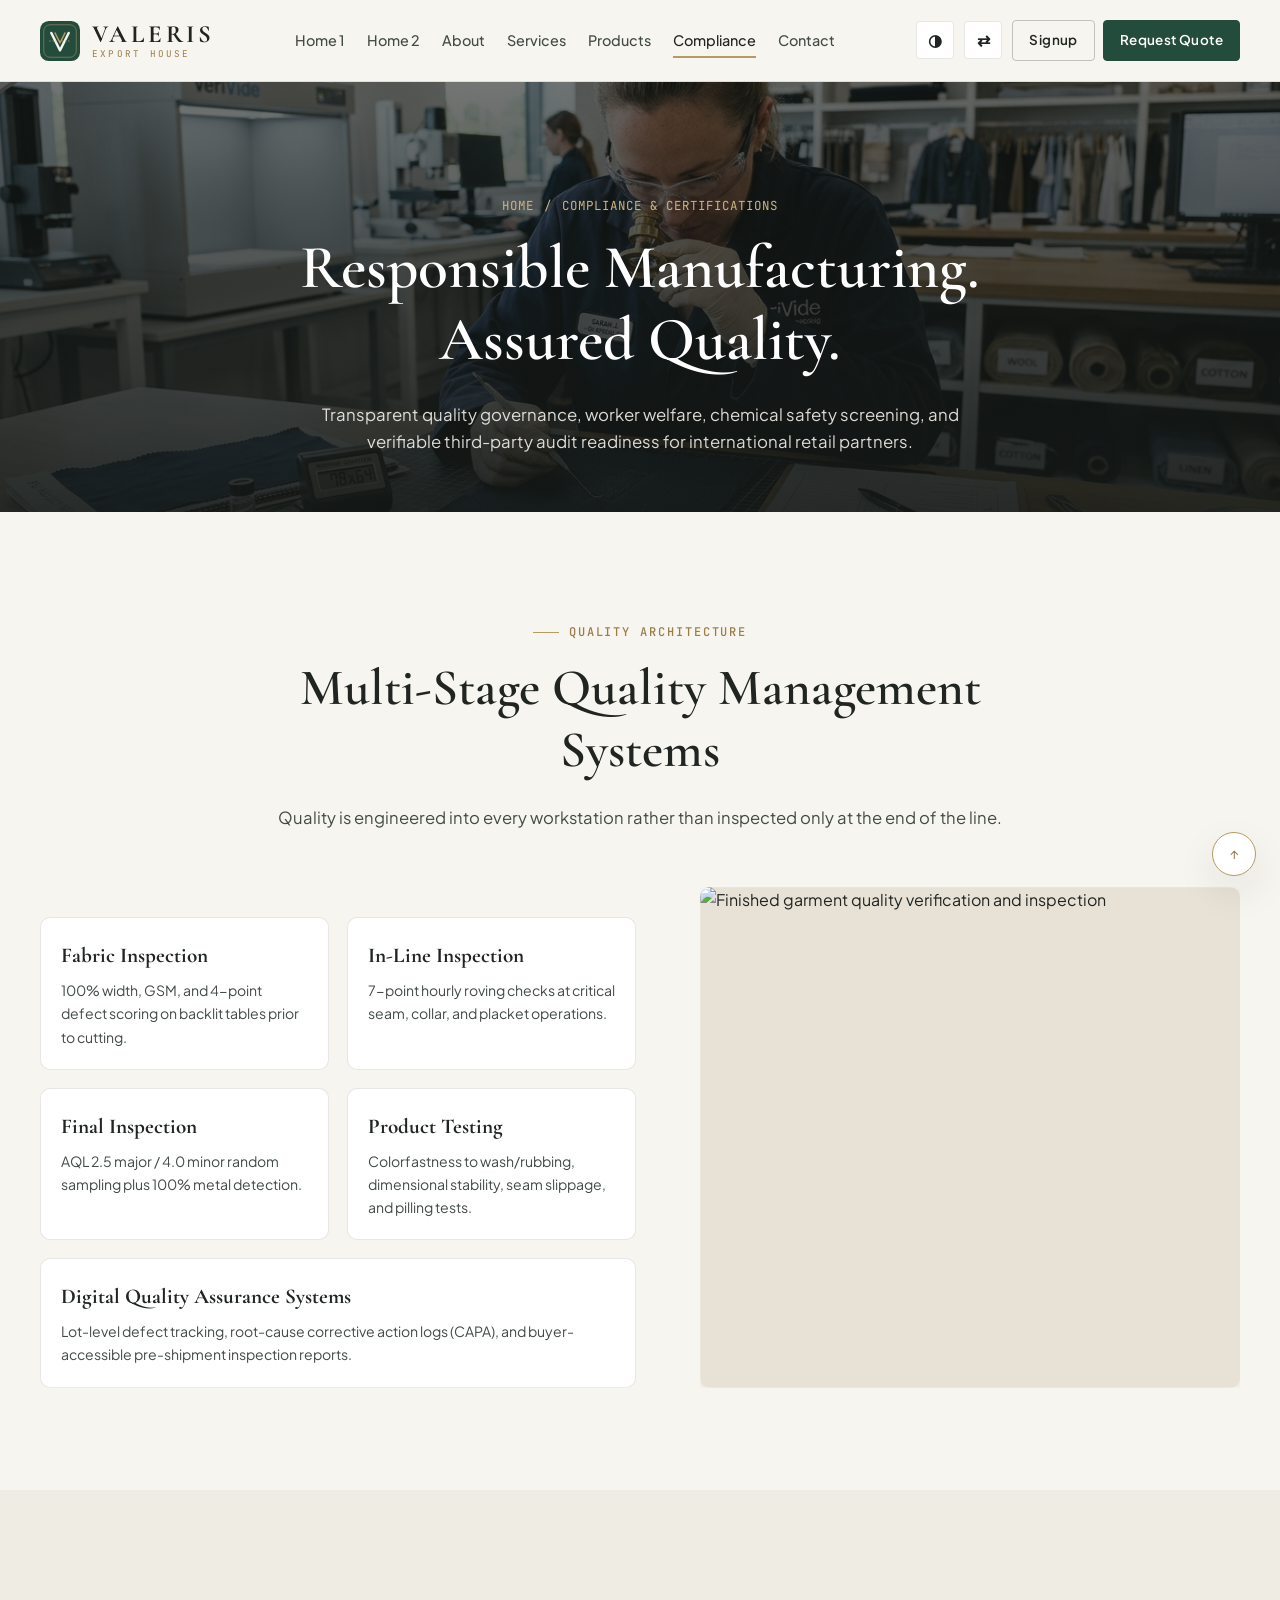
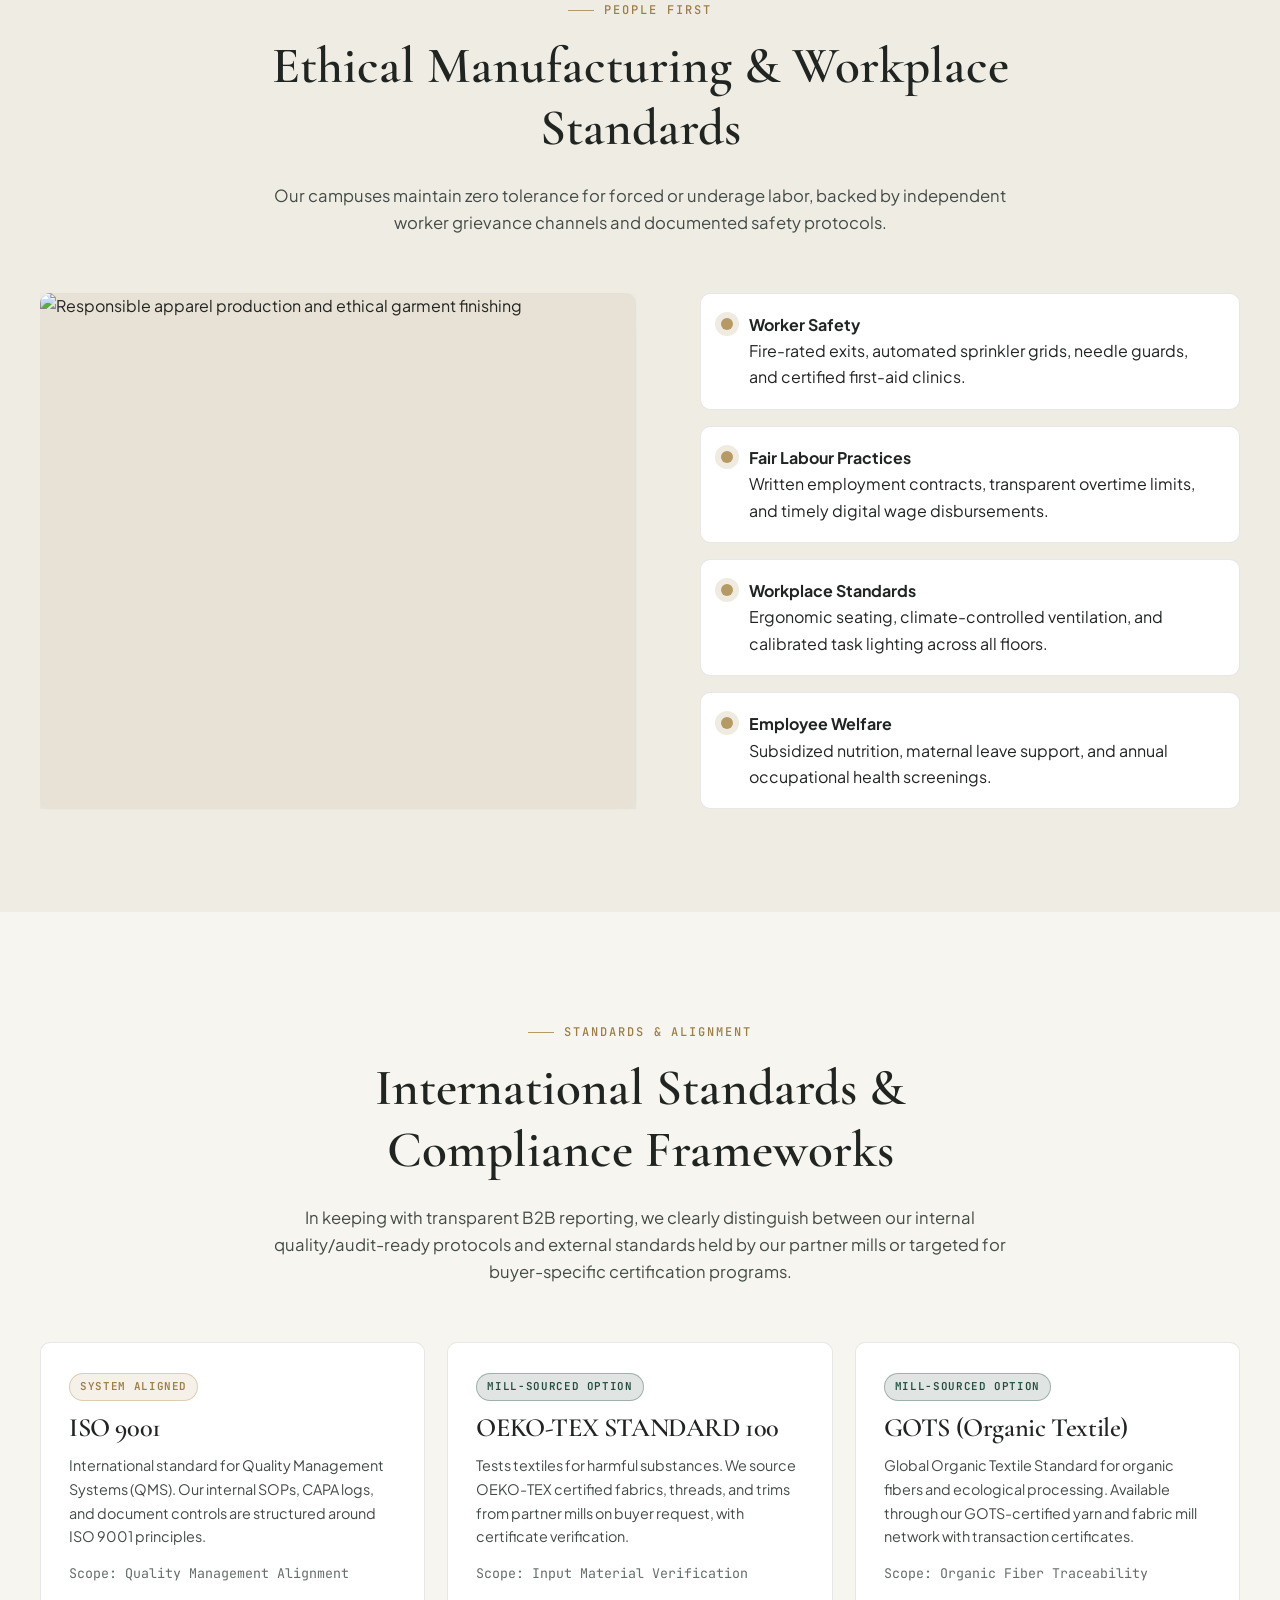
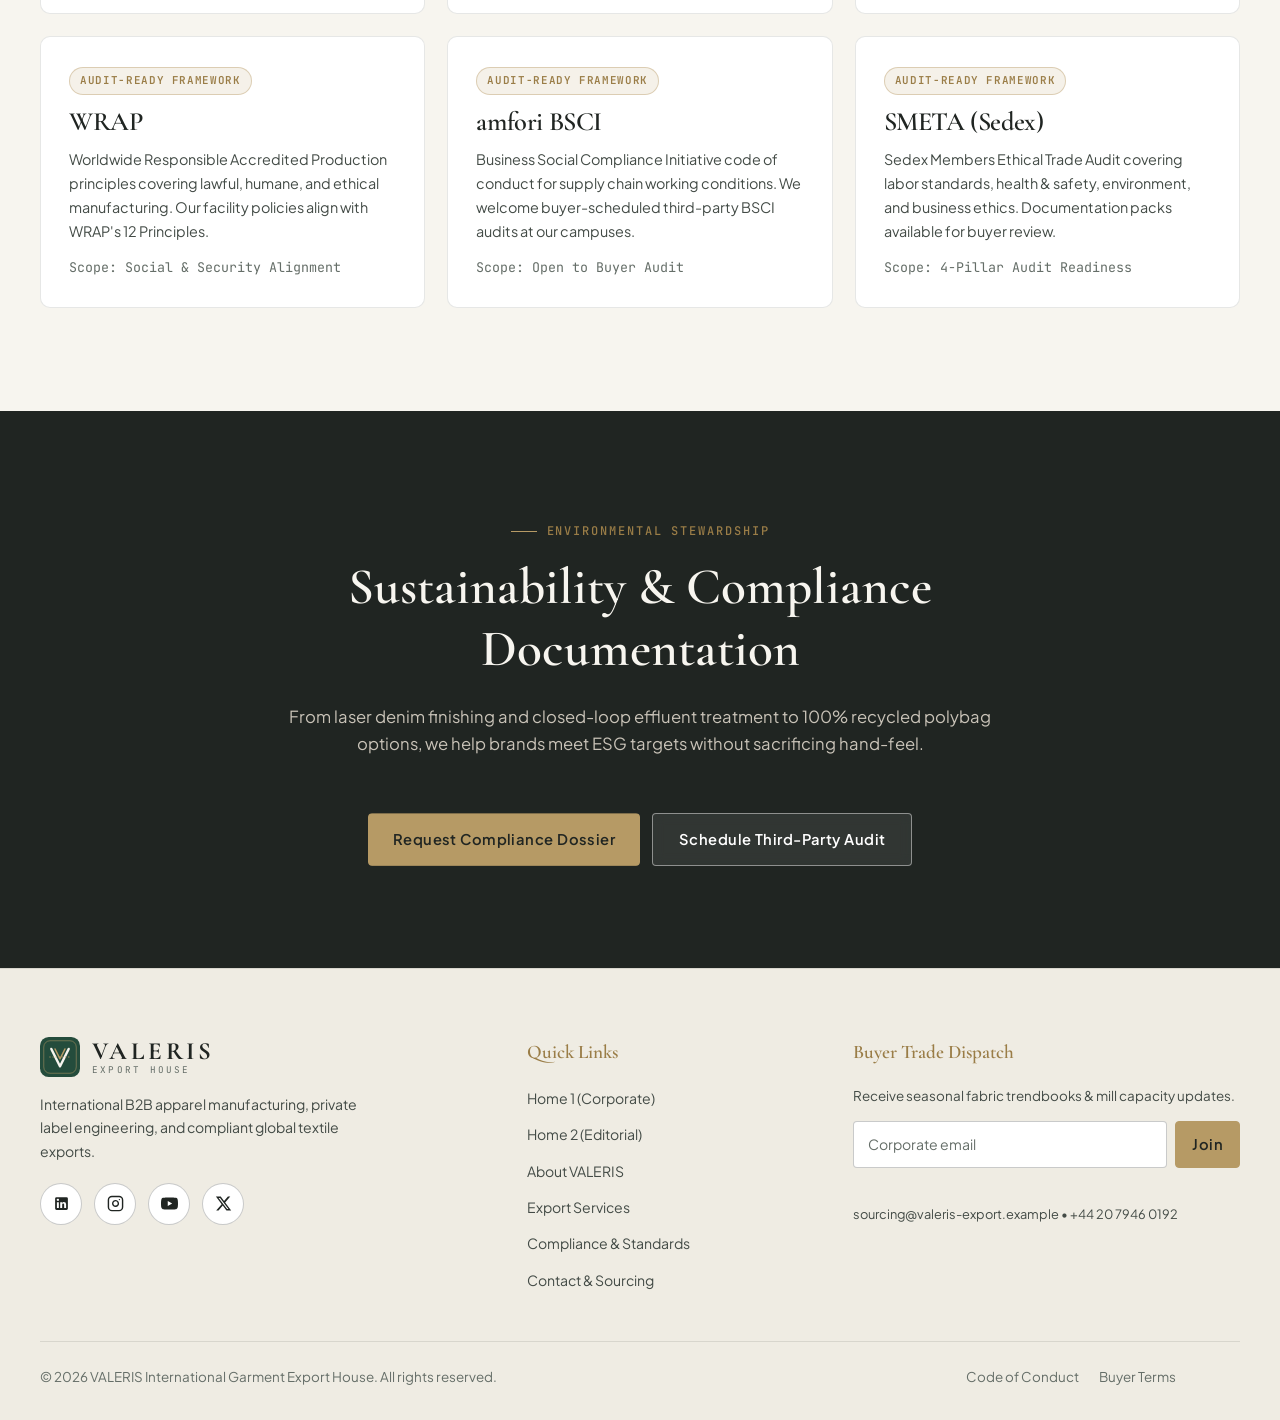
==== commit 9913c0f5: "corrections" ====
--- a/compliance.html
+++ b/compliance.html
@@ -247,12 +247,9 @@
               From laser denim finishing and closed-loop effluent treatment to 100% recycled polybag options, we help brands meet ESG targets without sacrificing hand-feel.
             </p>
           </div>
-          <div style="display:flex; flex-wrap:wrap; justify-content:center; gap:12px; margin-bottom:40px;" data-anim="fade-up">
+          <div style="display:flex; flex-wrap:wrap; justify-content:center; gap:12px;" data-anim="fade-up">
             <a href="contact.html?type=compliance#sourcing-enquiry-form" class="btn btn-gold">Request Compliance Dossier</a>
             <a href="contact.html" class="btn btn-outline-light">Schedule Third-Party Audit</a>
-          </div>
-          <div class="img-frame ratio-16x10" style="max-width:860px; margin-inline:auto;" data-anim="zoom-in">
-            <img src="https://images.unsplash.com/photo-1528458909336-e7a0adfed0a5?auto=format&fit=crop&w=1000&q=80" alt="Sustainable natural linen and organic textile fabric texture" loading="lazy" />
           </div>
         </div>
       </div>
--- a/assets/css/styles.css
+++ b/assets/css/styles.css
@@ -811,12 +811,15 @@
 }
 
 .media-collage-pair--level .img-frame {
+  width: 100%;
   height: 100%;
   min-height: 360px;
+  aspect-ratio: auto;
 }
 
 .img-frame {
   position: relative;
+  width: 100%;
   border-radius: var(--radius-md);
   overflow: hidden;
   background-color: var(--bg-muted);
@@ -848,17 +851,18 @@
 }
 
 .capability-item {
+  min-width: 0;
+  overflow-wrap: anywhere;
   padding: 20px;
   background-color: var(--bg-elevated);
   border: 1px solid var(--border-subtle);
   border-radius: var(--radius-md);
-  transition: transform var(--transition), border-color var(--transition), box-shadow var(--transition);
+  transition: border-color var(--transition), box-shadow var(--transition), background-color var(--transition);
 }
 
 .capability-item:hover {
-  transform: translateY(-4px);
   border-color: var(--gold);
-  box-shadow: var(--shadow-sm);
+  box-shadow: var(--shadow-md);
 }
 
 .capability-num {
@@ -1194,6 +1198,14 @@
   z-index: 0;
 }
 
+.cta-banner-bg::after {
+  content: '';
+  position: absolute;
+  inset: 0;
+  background: linear-gradient(105deg, rgba(16, 20, 18, 0.88) 0%, rgba(16, 20, 18, 0.74) 100%);
+  z-index: 1;
+}
+
 .cta-banner-bg img {
   width: 100%;
   height: 100%;
@@ -1209,6 +1221,24 @@
   align-items: center;
   justify-content: space-between;
   gap: 32px;
+}
+
+.cta-banner .eyebrow {
+  color: var(--gold-light);
+}
+
+.cta-banner-actions {
+  display: flex;
+  flex-direction: column;
+  gap: 12px;
+  align-items: flex-start;
+}
+
+.cta-banner-hubs {
+  font-family: var(--font-mono);
+  font-size: 0.78rem;
+  color: var(--ivory);
+  opacity: 0.94;
 }
 
 .cta-banner--centered .cta-banner-inner {
@@ -1389,6 +1419,7 @@
 
 .footer-bottom {
   padding-top: 24px;
+  padding-inline-end: 64px;
   display: flex;
   flex-wrap: wrap;
   align-items: center;
@@ -1403,8 +1434,12 @@
 }
 
 .back-to-top {
-  width: 42px;
-  height: 42px;
+  position: fixed;
+  bottom: 24px;
+  inset-inline-end: 24px;
+  z-index: 900;
+  width: 44px;
+  height: 44px;
   border-radius: 50%;
   border: 1px solid var(--gold);
   background-color: var(--bg-elevated);
@@ -1413,7 +1448,8 @@
   align-items: center;
   justify-content: center;
   cursor: pointer;
-  transition: background-color 0.25s ease, transform 0.25s ease, color 0.25s ease;
+  box-shadow: var(--shadow-md);
+  transition: background-color 0.25s ease, transform 0.25s ease, color 0.25s ease, box-shadow 0.25s ease;
 }
 
 .back-to-top:hover {
@@ -1482,7 +1518,7 @@
 }
 
 [data-theme="dark"] .back-to-top {
-  background-color: rgba(182, 154, 101, 0.14);
+  background-color: var(--bg-elevated);
   color: var(--gold-light);
 }
 
@@ -1885,6 +1921,22 @@
   box-shadow: var(--shadow-lg);
 }
 
+.auth-card a:not(.btn) {
+  transition: color 0.2s ease, text-decoration-color 0.2s ease;
+  text-decoration: underline;
+  text-decoration-color: transparent;
+  text-underline-offset: 3px;
+}
+
+.auth-card a:not(.btn):hover {
+  color: var(--forest) !important;
+  text-decoration-color: currentColor;
+}
+
+[data-theme="dark"] .auth-card a:not(.btn):hover {
+  color: var(--ivory) !important;
+}
+
 .password-wrap {
   position: relative;
 }
@@ -1892,15 +1944,23 @@
 .password-toggle-btn {
   position: absolute;
   top: 50%;
-  inset-inline-end: 12px;
+  inset-inline-end: 10px;
   transform: translateY(-50%);
   background: none;
   border: none;
+  padding: 4px;
+  border-radius: 50%;
   cursor: pointer;
   color: var(--text-muted);
   display: inline-flex;
   align-items: center;
   justify-content: center;
+  transition: color 0.2s ease, background-color 0.2s ease;
+}
+
+.password-toggle-btn:hover {
+  color: var(--text-gold);
+  background-color: var(--bg-muted);
 }
 
 .social-auth-row {
@@ -1920,11 +1980,14 @@
   align-items: center;
   justify-content: center;
   cursor: pointer;
-  transition: border-color 0.25s ease, transform 0.25s ease;
+  transition: border-color 0.25s ease, background-color 0.25s ease, color 0.25s ease, box-shadow 0.25s ease, transform 0.25s ease;
 }
 
 .social-icon-only-btn:hover {
   border-color: var(--gold);
+  background-color: var(--bg-secondary);
+  color: var(--text-gold);
+  box-shadow: var(--shadow-sm);
   transform: translateY(-2px);
 }
 
@@ -2005,7 +2068,7 @@
 .bg-dark-band p,
 .bg-forest-band p,
 .cta-banner p {
-  color: rgba(247, 245, 239, 0.88);
+  color: rgba(247, 245, 239, 0.94);
 }
 
 .editorial-tile-overlay {
@@ -2036,19 +2099,37 @@
   .page-hero-inner p {
     margin-inline: auto;
   }
+  .cta-banner-inner {
+    flex-direction: column;
+    justify-content: center;
+    text-align: center;
+    gap: 24px;
+  }
+  .cta-banner-inner .eyebrow {
+    justify-content: center;
+  }
+  .cta-banner-actions {
+    align-items: center;
+  }
   .hero-content-wrap,
   .asymmetric-grid,
   .layered-showcase,
   .timeline-interactive {
     grid-template-columns: 1fr;
   }
+  .asymmetric-grid > .img-frame {
+    max-width: 560px;
+    margin-inline: auto;
+    aspect-ratio: 4 / 3;
+  }
   .editorial-mosaic {
     grid-template-columns: repeat(2, 1fr);
   }
   .horizontal-story-track,
   .cert-grid,
-  .journey-rail {
-    grid-template-columns: repeat(2, 1fr);
+  .journey-rail,
+  .contact-info-4col {
+    grid-template-columns: repeat(2, 1fr) !important;
   }
   .footer-grid {
     grid-template-columns: repeat(2, 1fr);
@@ -2097,9 +2178,15 @@
   .media-collage-pair--level .img-frame {
     min-height: 0;
     height: auto;
+    aspect-ratio: 4 / 5;
   }
   .stack-main { grid-column: 1 / 13; }
-  .stack-inset { display: none; }
+  .stack-inset {
+    grid-column: 1 / 13;
+    grid-row: auto;
+    margin-bottom: 0;
+    border: none;
+  }
   .newsletter-form {
     flex-direction: column;
   }
